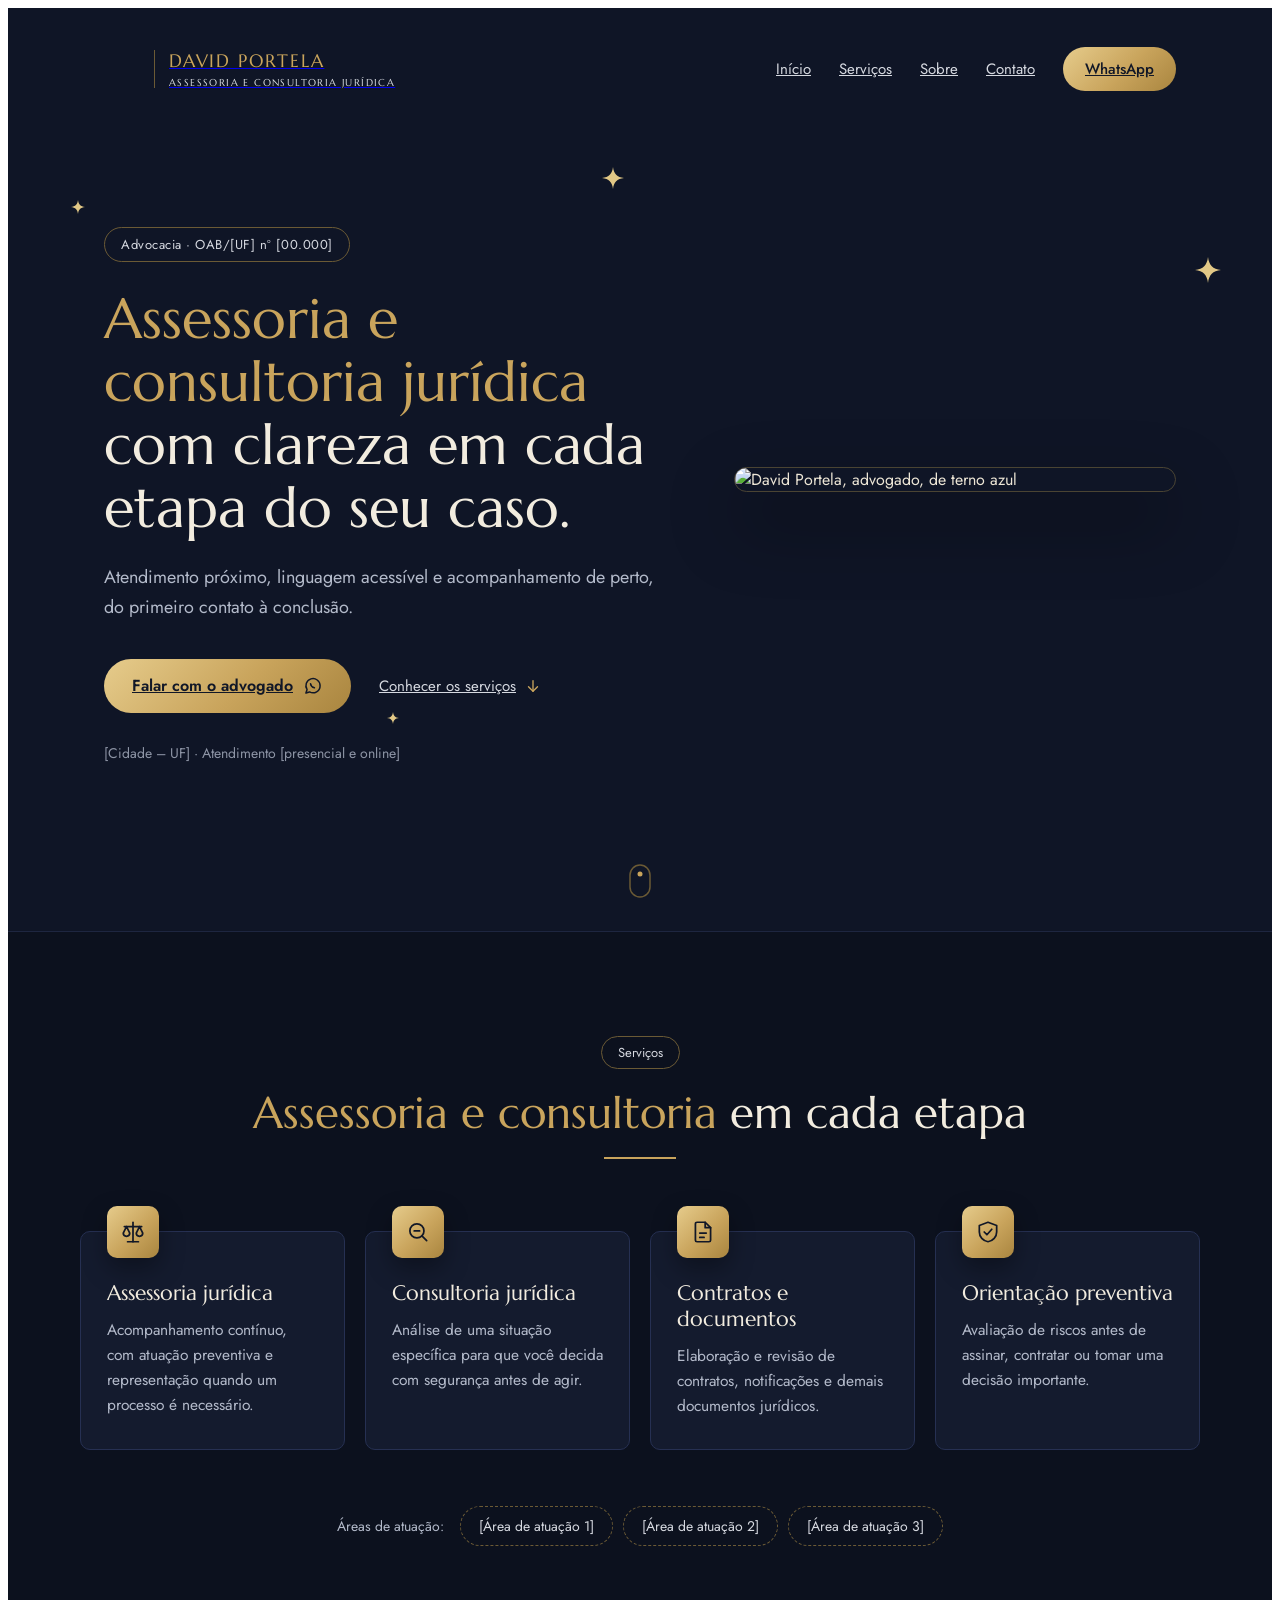
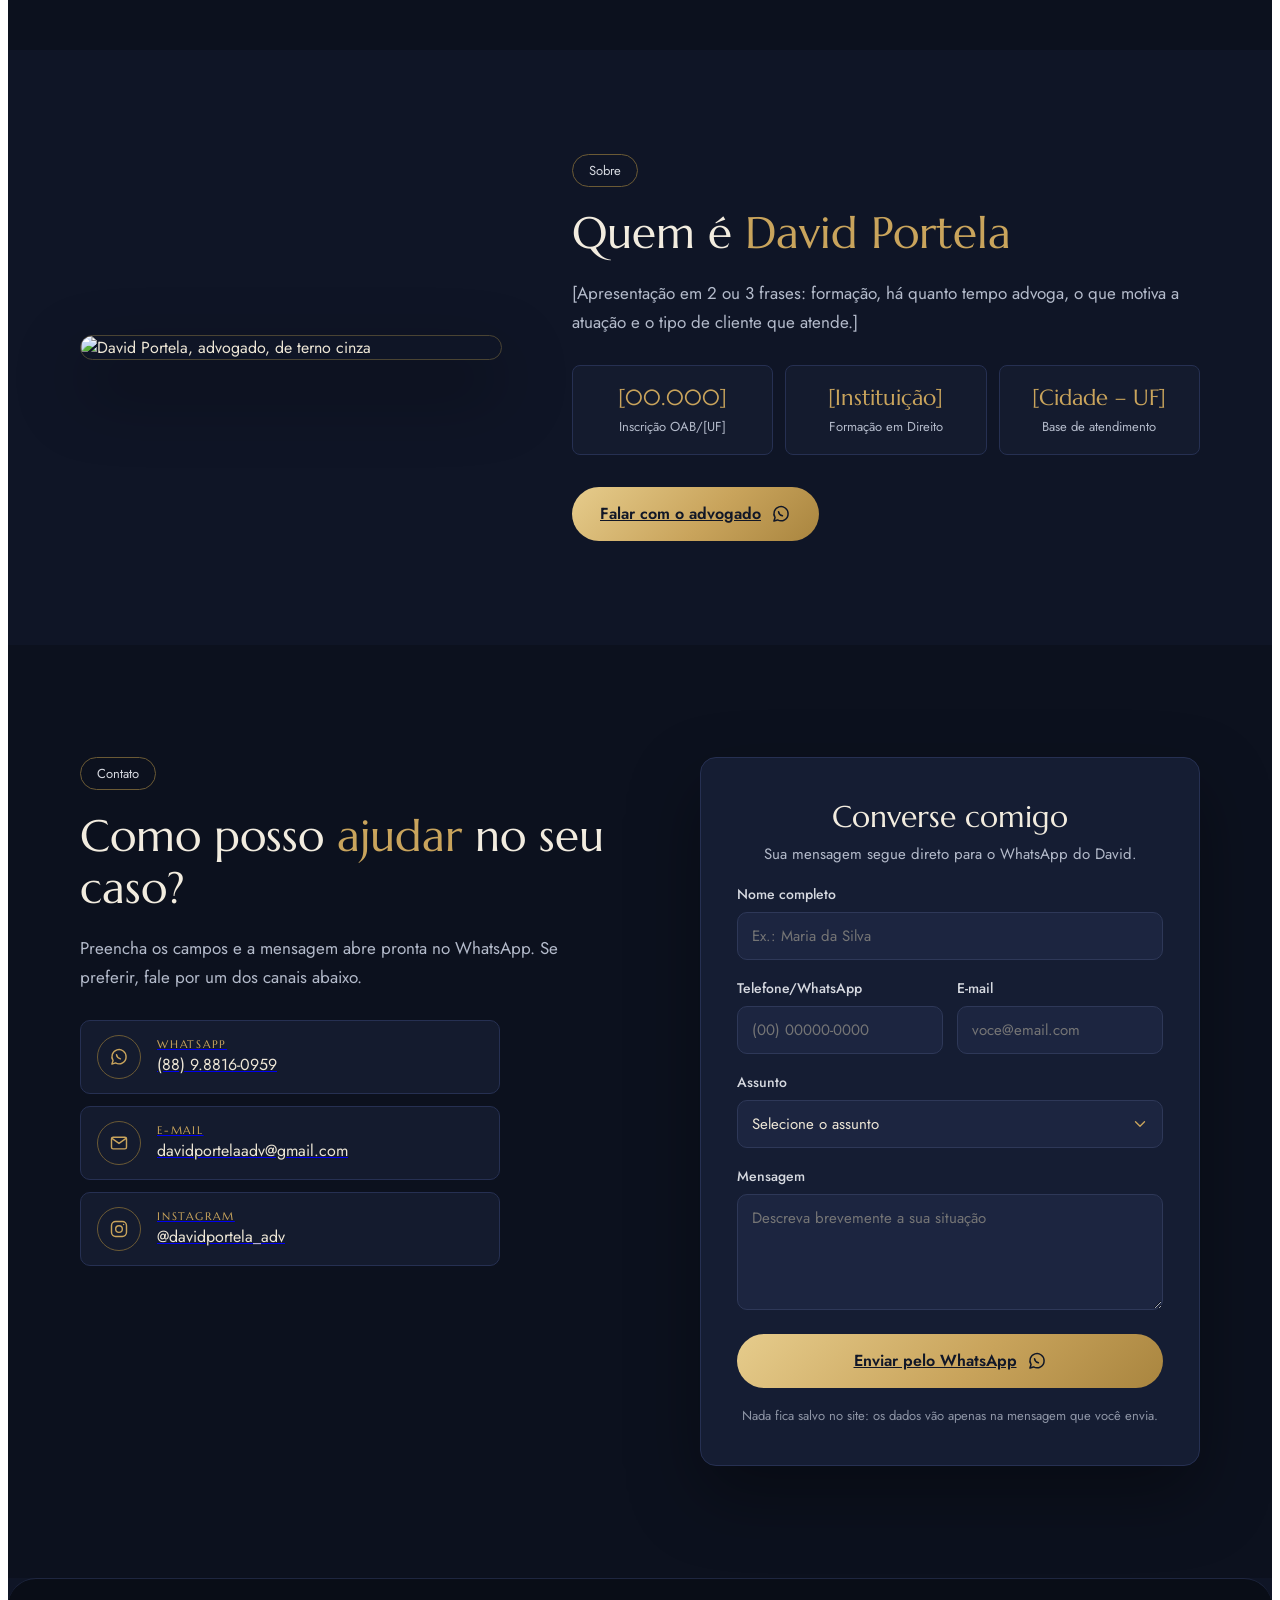
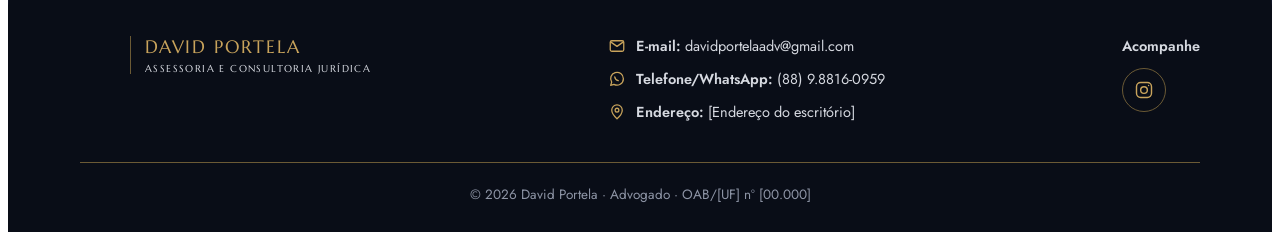
==== index.html @ e1926b7b "Add files via upload" ====
<!doctype html>
<html lang="pt-BR">
<head>
<meta charset="utf-8">
<meta name="viewport" content="width=device-width, initial-scale=1">
<title>David Portela — Assessoria e Consultoria Jurídica</title>
<meta name="description" content="David Portela, advogado. Assessoria e consultoria jurídica com atendimento próximo e linguagem acessível.">
<meta name="theme-color" content="#111727">
<meta property="og:title" content="David Portela — Assessoria e Consultoria Jurídica">
<meta property="og:description" content="David Portela, advogado. Assessoria e consultoria jurídica com atendimento próximo e linguagem acessível.">
<meta property="og:type" content="website">
<link rel="icon" type="image/png" href="assets/img/favicon.png">
<link rel="preconnect" href="https://fonts.googleapis.com">
<link rel="preconnect" href="https://fonts.gstatic.com" crossorigin>
<link href="https://fonts.googleapis.com/css2?family=Marcellus&amp;family=Jost:wght@400;500;600&amp;display=swap" rel="stylesheet">
<link rel="stylesheet" href="assets/css/landing.css">
</head>
<body>
<div id="app" class="boot" style="background: #0F1526; color: #EDE6D6; font-family: 'Jost', 'Helvetica Neue', Arial, sans-serif; min-height: 100vh; overflow-x: clip">
<div class="bar" aria-hidden="true"></div>

<div class="wipe intro" aria-hidden="true">
  <div class="wipe-g"></div>
  <div class="wipe-n"><img class="wipe-logo" src="assets/img/dp-monograma.png" alt=""><span class="wipe-line"></span></div>
</div>

<header class="hdr" style="position: sticky; top: 0; z-index: 40">
  <div style="max-width: 1120px; margin: 0 auto; padding: 14px 24px; min-height: 76px; box-sizing: border-box; display: flex; flex-wrap: wrap; align-items: center; justify-content: space-between; gap: 12px 32px">
    <a href="#inicio" data-go="inicio" aria-label="David Portela, início" style="display: flex; align-items: center; gap: 14px">
      <img src="assets/img/dp-monograma.png" alt="" style="width: 36px; height: auto; display: block">
      <span aria-hidden="true" style="width: 1px; height: 38px; background: #6B5A35"></span>
      <span style="display: flex; flex-direction: column; gap: 4px">
        <span style="font-family: 'Marcellus', Optima, Georgia, serif; font-size: 18px; letter-spacing: 0.1em; color: #C9A45C">DAVID PORTELA</span>
        <span style="font-family: 'Marcellus', Optima, Georgia, serif; font-size: 10px; letter-spacing: 0.14em; color: #D6D9E0">ASSESSORIA E CONSULTORIA JURÍDICA</span>
      </span>
    </a>
    <nav aria-label="Seções" style="display: flex; flex-wrap: wrap; align-items: center; gap: 4px 28px; font-size: 15px">
      <a class="nv on" href="#inicio" data-go="inicio" style="color: #D6D9E0; padding: 12px 0">Início</a>
      <a class="nv" href="#servicos" data-go="servicos" style="color: #D6D9E0; padding: 12px 0">Serviços</a>
      <a class="nv" href="#sobre" data-go="sobre" style="color: #D6D9E0; padding: 12px 0">Sobre</a>
      <a class="nv" href="#contato" data-go="contato" style="color: #D6D9E0; padding: 12px 0">Contato</a>
      <a class="pill" href="https://wa.me/5588988160959?text=Ol%C3%A1%2C%20David!%20Vim%20pelo%20site%20e%20gostaria%20de%20agendar%20um%20atendimento." target="_blank" rel="noopener" style="min-height: 44px; box-sizing: border-box; display: inline-flex; align-items: center; padding: 0 22px; border-radius: 999px; background: linear-gradient(135deg, #E6CC8C 0%, #C9A45C 55%, #A9853F 100%); color: #111727; font-weight: 500">WhatsApp</a>
    </nav>
  </div>
</header>

<section id="inicio" style="position: relative; overflow: clip; box-sizing: border-box; min-height: calc(100vh - 76px); min-height: calc(100svh - 76px); display: flex; flex-direction: column; justify-content: center; padding: 24px 0 104px">
  <div aria-hidden="true" style="position: absolute; inset: 0; pointer-events: none">
    <div class="ra" style="position: absolute; left: 5%; top: 90px"><svg class="spark" width="14" height="14" viewBox="0 0 24 24"><path d="M12 0C12.9 7.6 16.4 11.1 24 12C16.4 12.9 12.9 16.4 12 24C11.1 16.4 7.6 12.9 0 12C7.6 11.1 11.1 7.6 12 0Z" fill="#E2C886"></path></svg></div>
    <div class="rb" style="position: absolute; left: 47%; top: 60px"><svg class="spark sp2" width="22" height="22" viewBox="0 0 24 24"><path d="M12 0C12.9 7.6 16.4 11.1 24 12C16.4 12.9 12.9 16.4 12 24C11.1 16.4 7.6 12.9 0 12C7.6 11.1 11.1 7.6 12 0Z" fill="#E2C886"></path></svg></div>
    <div class="ra" style="position: absolute; right: 4%; top: 150px"><svg class="spark sp3" width="26" height="26" viewBox="0 0 24 24"><path d="M12 0C12.9 7.6 16.4 11.1 24 12C16.4 12.9 12.9 16.4 12 24C11.1 16.4 7.6 12.9 0 12C7.6 11.1 11.1 7.6 12 0Z" fill="#E2C886"></path></svg></div>
    <div class="ra" style="position: absolute; left: 30%; top: 600px"><svg class="spark sp2" width="12" height="12" viewBox="0 0 24 24"><path d="M12 0C12.9 7.6 16.4 11.1 24 12C16.4 12.9 12.9 16.4 12 24C11.1 16.4 7.6 12.9 0 12C7.6 11.1 11.1 7.6 12 0Z" fill="#E2C886"></path></svg></div>
  </div>

  <div style="position: relative; width: 100%; box-sizing: border-box; max-width: 1120px; margin: 0 auto; padding: 0 24px; display: flex; flex-wrap: wrap; align-items: center; gap: 40px 64px">
    <div class="hout" style="flex: 1 1 500px; min-width: 0; padding: 56px 0 24px">
      <p class="ld" style="margin: 0; display: inline-flex; padding: 7px 16px; border: 1px solid #6B5A35; border-radius: 999px; font-size: 13px; letter-spacing: 0.04em; color: #D6D9E0">Advocacia · OAB/[UF] nº [00.000]</p>
      <h1 class="ld ld2" style="margin: 26px 0 0; font-family: 'Marcellus', Optima, Georgia, serif; font-weight: 400; font-size: clamp(36px, 4.4vw, 56px); line-height: 1.12; color: #F2ECDF"><span style="color: #C9A45C">Assessoria e consultoria jurídica</span> com clareza em cada etapa do seu caso.</h1>
      <p class="ld ld3" style="margin: 24px 0 0; max-width: 32em; font-size: 18px; line-height: 1.65; color: #B3BACA">Atendimento próximo, linguagem acessível e acompanhamento de perto, do primeiro contato à conclusão.</p>
      <div class="ld ld4" style="margin-top: 36px; display: flex; flex-wrap: wrap; align-items: center; gap: 14px 28px">
        <a class="pill" href="https://wa.me/5588988160959?text=Ol%C3%A1%2C%20David!%20Vim%20pelo%20site%20e%20gostaria%20de%20agendar%20um%20atendimento." target="_blank" rel="noopener" style="min-height: 54px; box-sizing: border-box; display: inline-flex; align-items: center; gap: 10px; padding: 0 28px; border-radius: 999px; background: linear-gradient(135deg, #E6CC8C 0%, #C9A45C 55%, #A9853F 100%); color: #111727; font-size: 16px; font-weight: 600">
          Falar com o advogado
          <svg aria-hidden="true" width="20" height="20" viewBox="0 0 24 24" fill="none" stroke="currentColor" stroke-width="1.8" stroke-linecap="round" stroke-linejoin="round"><path d="M20.5 11.6a8.5 8.5 0 0 1-12.6 7.5L3.5 20.5l1.4-4.2a8.5 8.5 0 1 1 15.6-4.7z"></path><path d="M9 9.2c.3 2.4 2.2 4.4 4.7 5"></path></svg>
        </a>
        <a class="lnk" href="#servicos" data-go="servicos" style="display: inline-flex; align-items: center; gap: 8px; padding: 14px 0; color: #D6D9E0; font-size: 15px">
          Conhecer os serviços
          <svg aria-hidden="true" width="18" height="18" viewBox="0 0 24 24" fill="none" stroke="#C9A45C" stroke-width="1.8" stroke-linecap="round" stroke-linejoin="round"><path d="M12 5v14"></path><path d="m6 13 6 6 6-6"></path></svg>
        </a>
      </div>
      <p class="ld ld5" style="margin: 30px 0 0; font-size: 14px; color: #8E95A6">[Cidade – UF] · Atendimento [presencial e online]</p>
    </div>

    <div style="flex: 1 1 380px; min-width: 0; display: flex; justify-content: center">
      <div class="hph" style="width: min(100%, 440px)">
        <img class="ldp" src="assets/img/david-terno-azul.webp" alt="David Portela, advogado, de terno azul" style="width: 100%; height: auto; display: block; border-radius: 18px; border: 1px solid #4A4433; box-shadow: 0 30px 70px rgba(0,0,0,0.45)">
      </div>
    </div>
  </div>
  <a class="cue" href="#servicos" data-go="servicos" aria-label="Ir para os serviços" style="position: absolute; left: 50%; bottom: 28px; margin-left: -22px; width: 44px; height: 44px; display: flex; align-items: center; justify-content: center">
    <svg aria-hidden="true" width="22" height="34" viewBox="0 0 22 34" fill="none"><rect x="1" y="1" width="20" height="32" rx="10" stroke="#6B5A35" stroke-width="1.5"></rect><circle class="cue-dot" cx="11" cy="10" r="2.5" fill="#C9A45C"></circle></svg>
  </a>
</section>

<section id="servicos" style="position: relative; padding: 104px 0; background: #0C111E; border-top: 1px solid #1E2640; scroll-margin-top: 76px">
  <div style="max-width: 1120px; margin: 0 auto; padding: 0 24px">
    <div class="blk" data-rv="srvHead" style="display: flex; flex-direction: column; align-items: center; text-align: center; gap: 18px">
      <span class="rv" style="padding: 6px 16px; border: 1px solid #6B5A35; border-radius: 999px; font-size: 13px; color: #D6D9E0">Serviços</span>
      <h2 class="rv d1" style="margin: 0; font-family: 'Marcellus', Optima, Georgia, serif; font-weight: 400; font-size: clamp(30px, 3.4vw, 44px); line-height: 1.2; color: #F2ECDF"><span style="color: #C9A45C">Assessoria e consultoria</span> em cada etapa</h2>
      <span class="rv-line d2" aria-hidden="true" style="display: block; width: 72px; height: 2px; background: #C9A45C; transform-origin: 50% 50%"></span>
    </div>

    <div class="blk" data-rv="srvCards" style="margin-top: 72px; display: flex; flex-wrap: wrap; gap: 48px 20px">
      <div class="rv d1" style="flex: 1 1 230px; min-width: 0; display: flex">
        <article class="card" style="flex: 1 1 auto; position: relative; box-sizing: border-box; padding: 48px 26px 30px; border: 1px solid #263052; border-radius: 10px; background: #141B2E; display: flex; flex-direction: column; gap: 12px">
          <div class="rv-pop d3" aria-hidden="true" style="position: absolute; top: -26px; left: 26px; width: 52px; height: 52px; border-radius: 10px; background: linear-gradient(135deg, #E6CC8C 0%, #C9A45C 55%, #A9853F 100%); display: flex; align-items: center; justify-content: center; box-shadow: 0 10px 24px rgba(0,0,0,0.35)">
            <svg width="26" height="26" viewBox="0 0 24 24" fill="none" stroke="#111727" stroke-width="1.6" stroke-linecap="round" stroke-linejoin="round"><path d="M12 3v18"></path><path d="M7 21h10"></path><path d="M4 7h16"></path><path d="m6 7-3 6a3 3 0 0 0 6 0L6 7"></path><path d="m18 7-3 6a3 3 0 0 0 6 0l-3-6"></path></svg>
          </div>
          <h3 style="margin: 0; font-family: 'Marcellus', Optima, Georgia, serif; font-weight: 400; font-size: 21px; color: #F2ECDF">Assessoria jurídica</h3>
          <p style="margin: 0; font-size: 15.5px; line-height: 1.6; color: #B3BACA">Acompanhamento contínuo, com atuação preventiva e representação quando um processo é necessário.</p>
        </article>
      </div>
      <div class="rv d2" style="flex: 1 1 230px; min-width: 0; display: flex">
        <article class="card" style="flex: 1 1 auto; position: relative; box-sizing: border-box; padding: 48px 26px 30px; border: 1px solid #263052; border-radius: 10px; background: #141B2E; display: flex; flex-direction: column; gap: 12px">
          <div class="rv-pop d4" aria-hidden="true" style="position: absolute; top: -26px; left: 26px; width: 52px; height: 52px; border-radius: 10px; background: linear-gradient(135deg, #E6CC8C 0%, #C9A45C 55%, #A9853F 100%); display: flex; align-items: center; justify-content: center; box-shadow: 0 10px 24px rgba(0,0,0,0.35)">
            <svg width="26" height="26" viewBox="0 0 24 24" fill="none" stroke="#111727" stroke-width="1.6" stroke-linecap="round" stroke-linejoin="round"><circle cx="11" cy="11" r="6.5"></circle><path d="m20 20-4.4-4.4"></path><path d="M8.5 11h5"></path></svg>
          </div>
          <h3 style="margin: 0; font-family: 'Marcellus', Optima, Georgia, serif; font-weight: 400; font-size: 21px; color: #F2ECDF">Consultoria jurídica</h3>
          <p style="margin: 0; font-size: 15.5px; line-height: 1.6; color: #B3BACA">Análise de uma situação específica para que você decida com segurança antes de agir.</p>
        </article>
      </div>
      <div class="rv d3" style="flex: 1 1 230px; min-width: 0; display: flex">
        <article class="card" style="flex: 1 1 auto; position: relative; box-sizing: border-box; padding: 48px 26px 30px; border: 1px solid #263052; border-radius: 10px; background: #141B2E; display: flex; flex-direction: column; gap: 12px">
          <div class="rv-pop d5" aria-hidden="true" style="position: absolute; top: -26px; left: 26px; width: 52px; height: 52px; border-radius: 10px; background: linear-gradient(135deg, #E6CC8C 0%, #C9A45C 55%, #A9853F 100%); display: flex; align-items: center; justify-content: center; box-shadow: 0 10px 24px rgba(0,0,0,0.35)">
            <svg width="26" height="26" viewBox="0 0 24 24" fill="none" stroke="#111727" stroke-width="1.6" stroke-linecap="round" stroke-linejoin="round"><path d="M14 3H6.5A1.5 1.5 0 0 0 5 4.5v15A1.5 1.5 0 0 0 6.5 21h11a1.5 1.5 0 0 0 1.5-1.5V8z"></path><path d="M14 3v5h5"></path><path d="M9 13h6"></path><path d="M9 17h4"></path></svg>
          </div>
          <h3 style="margin: 0; font-family: 'Marcellus', Optima, Georgia, serif; font-weight: 400; font-size: 21px; color: #F2ECDF">Contratos e documentos</h3>
          <p style="margin: 0; font-size: 15.5px; line-height: 1.6; color: #B3BACA">Elaboração e revisão de contratos, notificações e demais documentos jurídicos.</p>
        </article>
      </div>
      <div class="rv d4" style="flex: 1 1 230px; min-width: 0; display: flex">
        <article class="card" style="flex: 1 1 auto; position: relative; box-sizing: border-box; padding: 48px 26px 30px; border: 1px solid #263052; border-radius: 10px; background: #141B2E; display: flex; flex-direction: column; gap: 12px">
          <div class="rv-pop d6" aria-hidden="true" style="position: absolute; top: -26px; left: 26px; width: 52px; height: 52px; border-radius: 10px; background: linear-gradient(135deg, #E6CC8C 0%, #C9A45C 55%, #A9853F 100%); display: flex; align-items: center; justify-content: center; box-shadow: 0 10px 24px rgba(0,0,0,0.35)">
            <svg width="26" height="26" viewBox="0 0 24 24" fill="none" stroke="#111727" stroke-width="1.6" stroke-linecap="round" stroke-linejoin="round"><path d="M12 3l8 3v6c0 4.5-3.4 8.3-8 9-4.6-.7-8-4.5-8-9V6l8-3z"></path><path d="m8.5 12 2.5 2.5 4.5-5"></path></svg>
          </div>
          <h3 style="margin: 0; font-family: 'Marcellus', Optima, Georgia, serif; font-weight: 400; font-size: 21px; color: #F2ECDF">Orientação preventiva</h3>
          <p style="margin: 0; font-size: 15.5px; line-height: 1.6; color: #B3BACA">Avaliação de riscos antes de assinar, contratar ou tomar uma decisão importante.</p>
        </article>
      </div>
    </div>

    <div class="blk" data-rv="srvAreas" style="margin-top: 56px; display: flex; flex-wrap: wrap; justify-content: center; align-items: center; gap: 10px">
      <span class="rv" style="margin-right: 6px; font-size: 14px; color: #B3BACA">Áreas de atuação:</span>
      <span class="rv d1" style="padding: 9px 18px; border: 1px dashed #6B5A35; border-radius: 999px; font-size: 14px; color: #D6D9E0">[Área de atuação 1]</span>
      <span class="rv d2" style="padding: 9px 18px; border: 1px dashed #6B5A35; border-radius: 999px; font-size: 14px; color: #D6D9E0">[Área de atuação 2]</span>
      <span class="rv d3" style="padding: 9px 18px; border: 1px dashed #6B5A35; border-radius: 999px; font-size: 14px; color: #D6D9E0">[Área de atuação 3]</span>
    </div>
  </div>
</section>

<section id="sobre" style="position: relative; padding: 104px 0; background: #0F1526; scroll-margin-top: 76px">
  <div style="max-width: 1120px; margin: 0 auto; padding: 0 24px; display: flex; flex-wrap: wrap; align-items: center; gap: 56px 72px">

    <div class="blk" data-rv="aboutImg" style="flex: 1 1 360px; min-width: 0; max-width: 420px">
      <div class="rv-l">
        <div class="pxa">
          <img src="assets/img/david-terno-cinza.webp" alt="David Portela, advogado, de terno cinza" style="width: 100%; height: auto; display: block; border-radius: 18px; border: 1px solid #4A4433; box-shadow: 0 30px 70px rgba(0,0,0,0.45)">
        </div>
      </div>
    </div>

    <div class="blk" data-rv="aboutText" style="flex: 1 1 420px; min-width: 0; display: flex; flex-direction: column; gap: 20px">
      <span class="rv-r" style="align-self: flex-start; padding: 6px 16px; border: 1px solid #6B5A35; border-radius: 999px; font-size: 13px; color: #D6D9E0">Sobre</span>
      <h2 class="rv-r d1" style="margin: 0; font-family: 'Marcellus', Optima, Georgia, serif; font-weight: 400; font-size: clamp(30px, 3.4vw, 44px); line-height: 1.2; color: #F2ECDF">Quem é <span style="color: #C9A45C">David Portela</span></h2>
      <p class="rv-r d2" style="margin: 0; font-size: 17px; line-height: 1.7; color: #B3BACA">[Apresentação em 2 ou 3 frases: formação, há quanto tempo advoga, o que motiva a atuação e o tipo de cliente que atende.]</p>
      <div style="margin-top: 8px; display: flex; flex-wrap: wrap; gap: 12px">
        <div class="rv d3" style="flex: 1 1 140px; min-width: 0; box-sizing: border-box; padding: 18px 16px; border: 1px solid #263052; border-radius: 8px; background: #141B2E; text-align: center">
          <div style="font-family: 'Marcellus', Optima, Georgia, serif; font-size: 22px; color: #C9A45C">[00.000]</div>
          <div style="margin-top: 6px; font-size: 13px; color: #B3BACA">Inscrição OAB/[UF]</div>
        </div>
        <div class="rv d4" style="flex: 1 1 140px; min-width: 0; box-sizing: border-box; padding: 18px 16px; border: 1px solid #263052; border-radius: 8px; background: #141B2E; text-align: center">
          <div style="font-family: 'Marcellus', Optima, Georgia, serif; font-size: 22px; color: #C9A45C">[Instituição]</div>
          <div style="margin-top: 6px; font-size: 13px; color: #B3BACA">Formação em Direito</div>
        </div>
        <div class="rv d5" style="flex: 1 1 140px; min-width: 0; box-sizing: border-box; padding: 18px 16px; border: 1px solid #263052; border-radius: 8px; background: #141B2E; text-align: center">
          <div style="font-family: 'Marcellus', Optima, Georgia, serif; font-size: 22px; color: #C9A45C">[Cidade – UF]</div>
          <div style="margin-top: 6px; font-size: 13px; color: #B3BACA">Base de atendimento</div>
        </div>
      </div>
      <div class="rv d6" style="margin-top: 12px">
        <a class="pill" href="https://wa.me/5588988160959?text=Ol%C3%A1%2C%20David!%20Vim%20pelo%20site%20e%20gostaria%20de%20agendar%20um%20atendimento." target="_blank" rel="noopener" style="min-height: 54px; box-sizing: border-box; display: inline-flex; align-items: center; gap: 10px; padding: 0 28px; border-radius: 999px; background: linear-gradient(135deg, #E6CC8C 0%, #C9A45C 55%, #A9853F 100%); color: #111727; font-size: 16px; font-weight: 600">
          Falar com o advogado
          <svg aria-hidden="true" width="20" height="20" viewBox="0 0 24 24" fill="none" stroke="currentColor" stroke-width="1.8" stroke-linecap="round" stroke-linejoin="round"><path d="M20.5 11.6a8.5 8.5 0 0 1-12.6 7.5L3.5 20.5l1.4-4.2a8.5 8.5 0 1 1 15.6-4.7z"></path><path d="M9 9.2c.3 2.4 2.2 4.4 4.7 5"></path></svg>
        </a>
      </div>
    </div>
  </div>
</section>

<section id="contato" style="position: relative; padding: 112px 0; background: #0C111E; scroll-margin-top: 76px">
  <div style="max-width: 1120px; margin: 0 auto; padding: 0 24px; display: flex; flex-wrap: wrap; align-items: flex-start; gap: 56px 72px">

    <div class="blk" data-rv="ctText" style="flex: 1 1 420px; min-width: 0; position: relative; display: flex; flex-direction: column; gap: 20px">
      <span class="rv" style="align-self: flex-start; padding: 6px 16px; border: 1px solid #6B5A35; border-radius: 999px; font-size: 13px; color: #D6D9E0">Contato</span>
      <h2 class="rv d1" style="margin: 0; font-family: 'Marcellus', Optima, Georgia, serif; font-weight: 400; font-size: clamp(30px, 3.4vw, 44px); line-height: 1.2; color: #F2ECDF">Como posso <span style="color: #C9A45C">ajudar</span> no seu caso?</h2>
      <p class="rv d2" style="margin: 0; max-width: 30em; font-size: 17px; line-height: 1.7; color: #B3BACA">Preencha os campos e a mensagem abre pronta no WhatsApp. Se preferir, fale por um dos canais abaixo.</p>
      <div style="margin-top: 8px; display: flex; flex-direction: column; gap: 12px; max-width: 420px">
        <a class="ct rv d3" href="https://wa.me/5588988160959?text=Ol%C3%A1%2C%20David!%20Vim%20pelo%20site%20e%20gostaria%20de%20agendar%20um%20atendimento." target="_blank" rel="noopener" style="display: flex; align-items: center; gap: 16px; padding: 14px 16px; border: 1px solid #263052; border-radius: 10px; background: #141B2E">
          <span aria-hidden="true" style="flex: 0 0 auto; width: 44px; height: 44px; box-sizing: border-box; border: 1px solid #6B5A35; border-radius: 50%; display: flex; align-items: center; justify-content: center"><svg width="20" height="20" viewBox="0 0 24 24" fill="none" stroke="#C9A45C" stroke-width="1.7" stroke-linecap="round" stroke-linejoin="round"><path d="M20.5 11.6a8.5 8.5 0 0 1-12.6 7.5L3.5 20.5l1.4-4.2a8.5 8.5 0 1 1 15.6-4.7z"></path><path d="M9 9.2c.3 2.4 2.2 4.4 4.7 5"></path></svg></span>
          <span style="display: flex; flex-direction: column; gap: 2px"><span style="font-family: 'Marcellus', Optima, Georgia, serif; font-size: 11px; letter-spacing: 0.16em; color: #C9A45C">WHATSAPP</span><span style="font-size: 16px; color: #EDE6D6">(88) 9.8816-0959</span></span>
        </a>
        <a class="ct rv d4" href="mailto:davidportelaadv@gmail.com" style="display: flex; align-items: center; gap: 16px; padding: 14px 16px; border: 1px solid #263052; border-radius: 10px; background: #141B2E">
          <span aria-hidden="true" style="flex: 0 0 auto; width: 44px; height: 44px; box-sizing: border-box; border: 1px solid #6B5A35; border-radius: 50%; display: flex; align-items: center; justify-content: center"><svg width="20" height="20" viewBox="0 0 24 24" fill="none" stroke="#C9A45C" stroke-width="1.7" stroke-linecap="round" stroke-linejoin="round"><rect x="3" y="5" width="18" height="14" rx="2"></rect><path d="m3.5 6.5 8.5 6 8.5-6"></path></svg></span>
          <span style="display: flex; flex-direction: column; gap: 2px; min-width: 0"><span style="font-family: 'Marcellus', Optima, Georgia, serif; font-size: 11px; letter-spacing: 0.16em; color: #C9A45C">E-MAIL</span><span style="font-size: 16px; color: #EDE6D6; overflow-wrap: anywhere">davidportelaadv@gmail.com</span></span>
        </a>
        <a class="ct rv d5" href="https://www.instagram.com/davidportela_adv/" target="_blank" rel="noopener" style="display: flex; align-items: center; gap: 16px; padding: 14px 16px; border: 1px solid #263052; border-radius: 10px; background: #141B2E">
          <span aria-hidden="true" style="flex: 0 0 auto; width: 44px; height: 44px; box-sizing: border-box; border: 1px solid #6B5A35; border-radius: 50%; display: flex; align-items: center; justify-content: center"><svg width="20" height="20" viewBox="0 0 24 24" fill="none" stroke="#C9A45C" stroke-width="1.7" stroke-linecap="round" stroke-linejoin="round"><rect x="3" y="3" width="18" height="18" rx="5"></rect><circle cx="12" cy="12" r="4"></circle><path d="M17.5 6.5h.01"></path></svg></span>
          <span style="display: flex; flex-direction: column; gap: 2px"><span style="font-family: 'Marcellus', Optima, Georgia, serif; font-size: 11px; letter-spacing: 0.16em; color: #C9A45C">INSTAGRAM</span><span style="font-size: 16px; color: #EDE6D6">@davidportela_adv</span></span>
        </a>
      </div>
    </div>

    <div class="blk" data-rv="ctForm" style="flex: 1 1 420px; min-width: 0; max-width: 500px">
      <div class="rv-z d1" style="box-sizing: border-box; padding: 40px clamp(20px, 4vw, 36px); border: 1px solid #263052; border-radius: 16px; background: #151D33; box-shadow: 0 30px 70px rgba(0,0,0,0.35); display: flex; flex-direction: column; gap: 18px">
        <div style="text-align: center; display: flex; flex-direction: column; gap: 8px">
          <h3 style="margin: 0; font-family: 'Marcellus', Optima, Georgia, serif; font-weight: 400; font-size: 30px; color: #F2ECDF">Converse comigo</h3>
          <p style="margin: 0; font-size: 15px; line-height: 1.55; color: #B3BACA">Sua mensagem segue direto para o WhatsApp do David.</p>
        </div>
        <div style="display: flex; flex-direction: column; gap: 8px">
          <label for="f-nome" style="font-size: 14px; font-weight: 500; color: #D6D9E0">Nome completo</label>
          <input id="f-nome" class="fld" type="text" autocomplete="name" placeholder="Ex.: Maria da Silva" style="height: 48px; box-sizing: border-box; padding: 0 14px; border: 1px solid #2E3858; border-radius: 10px; background: #1C2540; color: #EDE6D6; font: inherit; font-size: 15px">
        </div>
        <div style="display: flex; flex-wrap: wrap; gap: 14px">
          <div style="flex: 1 1 180px; min-width: 0; display: flex; flex-direction: column; gap: 8px">
            <label for="f-tel" style="font-size: 14px; font-weight: 500; color: #D6D9E0">Telefone/WhatsApp</label>
            <input id="f-tel" class="fld" type="tel" autocomplete="tel" placeholder="(00) 00000-0000" style="height: 48px; box-sizing: border-box; padding: 0 14px; border: 1px solid #2E3858; border-radius: 10px; background: #1C2540; color: #EDE6D6; font: inherit; font-size: 15px">
          </div>
          <div style="flex: 1 1 180px; min-width: 0; display: flex; flex-direction: column; gap: 8px">
            <label for="f-email" style="font-size: 14px; font-weight: 500; color: #D6D9E0">E-mail</label>
            <input id="f-email" class="fld" type="email" autocomplete="email" placeholder="voce@email.com" style="height: 48px; box-sizing: border-box; padding: 0 14px; border: 1px solid #2E3858; border-radius: 10px; background: #1C2540; color: #EDE6D6; font: inherit; font-size: 15px">
          </div>
        </div>
        <div style="display: flex; flex-direction: column; gap: 8px">
          <label for="f-assunto" style="font-size: 14px; font-weight: 500; color: #D6D9E0">Assunto</label>
          <div style="position: relative">
            <select id="f-assunto" class="fld" style="width: 100%; height: 48px; box-sizing: border-box; padding: 0 40px 0 14px; border: 1px solid #2E3858; border-radius: 10px; background: #1C2540; color: #EDE6D6; font: inherit; font-size: 15px; appearance: none; -webkit-appearance: none">
              <option value="">Selecione o assunto</option>
              <option value="Assessoria jurídica">Assessoria jurídica</option>
              <option value="Consultoria jurídica">Consultoria jurídica</option>
              <option value="Contratos e documentos">Contratos e documentos</option>
              <option value="Outro assunto">Outro assunto</option>
            </select>
            <svg aria-hidden="true" width="18" height="18" viewBox="0 0 24 24" fill="none" stroke="#C9A45C" stroke-width="1.8" stroke-linecap="round" stroke-linejoin="round" style="position: absolute; right: 14px; top: 15px; pointer-events: none"><path d="m6 9 6 6 6-6"></path></svg>
          </div>
        </div>
        <div style="display: flex; flex-direction: column; gap: 8px">
          <label for="f-msg" style="font-size: 14px; font-weight: 500; color: #D6D9E0">Mensagem</label>
          <textarea id="f-msg" class="fld" rows="4" placeholder="Descreva brevemente a sua situação" style="min-height: 112px; box-sizing: border-box; padding: 12px 14px; border: 1px solid #2E3858; border-radius: 10px; background: #1C2540; color: #EDE6D6; font: inherit; font-size: 15px; line-height: 1.5; resize: vertical"></textarea>
        </div>
        <a class="pill" id="wa-form" href="https://wa.me/5588988160959" target="_blank" rel="noopener" style="margin-top: 6px; min-height: 54px; box-sizing: border-box; display: flex; align-items: center; justify-content: center; gap: 10px; padding: 0 24px; border-radius: 999px; background: linear-gradient(135deg, #E6CC8C 0%, #C9A45C 55%, #A9853F 100%); color: #111727; font-size: 16px; font-weight: 600">
          Enviar pelo WhatsApp
          <svg aria-hidden="true" width="20" height="20" viewBox="0 0 24 24" fill="none" stroke="currentColor" stroke-width="1.8" stroke-linecap="round" stroke-linejoin="round"><path d="M20.5 11.6a8.5 8.5 0 0 1-12.6 7.5L3.5 20.5l1.4-4.2a8.5 8.5 0 1 1 15.6-4.7z"></path><path d="M9 9.2c.3 2.4 2.2 4.4 4.7 5"></path></svg>
        </a>
        <p style="margin: 0; text-align: center; font-size: 13px; line-height: 1.5; color: #8E95A6">Nada fica salvo no site: os dados vão apenas na mensagem que você envia.</p>
      </div>
    </div>
  </div>
</section>

<footer class="blk" data-rv="foot" style="background: #090D17; border-top: 1px solid #1E2640; border-radius: 28px 28px 0 0">
  <div style="max-width: 1120px; margin: 0 auto; padding: 56px 24px 0; display: flex; flex-wrap: wrap; justify-content: space-between; align-items: flex-start; gap: 36px 48px">
    <div class="rv" style="display: flex; align-items: center; gap: 14px">
      <img src="assets/img/dp-monograma.png" alt="" style="width: 36px; height: auto; display: block">
      <span aria-hidden="true" style="width: 1px; height: 38px; background: #6B5A35"></span>
      <span style="display: flex; flex-direction: column; gap: 4px">
        <span style="font-family: 'Marcellus', Optima, Georgia, serif; font-size: 18px; letter-spacing: 0.1em; color: #C9A45C">DAVID PORTELA</span>
        <span style="font-family: 'Marcellus', Optima, Georgia, serif; font-size: 10px; letter-spacing: 0.14em; color: #D6D9E0">ASSESSORIA E CONSULTORIA JURÍDICA</span>
      </span>
    </div>
    <ul class="rv d1" style="margin: 0; padding: 0; list-style: none; display: flex; flex-direction: column; gap: 12px; font-size: 14.5px; color: #D6D9E0">
      <li style="display: flex; align-items: center; gap: 10px"><svg aria-hidden="true" width="18" height="18" viewBox="0 0 24 24" fill="none" stroke="#C9A45C" stroke-width="1.7" stroke-linecap="round" stroke-linejoin="round"><rect x="3" y="5" width="18" height="14" rx="2"></rect><path d="m3.5 6.5 8.5 6 8.5-6"></path></svg><span><strong style="font-weight: 600">E-mail:</strong> davidportelaadv@gmail.com</span></li>
      <li style="display: flex; align-items: center; gap: 10px"><svg aria-hidden="true" width="18" height="18" viewBox="0 0 24 24" fill="none" stroke="#C9A45C" stroke-width="1.7" stroke-linecap="round" stroke-linejoin="round"><path d="M20.5 11.6a8.5 8.5 0 0 1-12.6 7.5L3.5 20.5l1.4-4.2a8.5 8.5 0 1 1 15.6-4.7z"></path><path d="M9 9.2c.3 2.4 2.2 4.4 4.7 5"></path></svg><span><strong style="font-weight: 600">Telefone/WhatsApp:</strong> (88) 9.8816-0959</span></li>
      <li style="display: flex; align-items: center; gap: 10px"><svg aria-hidden="true" width="18" height="18" viewBox="0 0 24 24" fill="none" stroke="#C9A45C" stroke-width="1.7" stroke-linecap="round" stroke-linejoin="round"><path d="M12 21s-7-6.2-7-11.5a7 7 0 0 1 14 0C19 14.8 12 21 12 21z"></path><circle cx="12" cy="9.5" r="2.5"></circle></svg><span><strong style="font-weight: 600">Endereço:</strong> [Endereço do escritório]</span></li>
    </ul>
    <div class="rv d2" style="display: flex; flex-direction: column; gap: 12px">
      <span style="font-size: 14.5px; font-weight: 600; color: #D6D9E0">Acompanhe</span>
      <a href="https://www.instagram.com/davidportela_adv/" target="_blank" rel="noopener" aria-label="Instagram de David Portela" class="ct" style="width: 44px; height: 44px; box-sizing: border-box; border: 1px solid #6B5A35; border-radius: 50%; display: flex; align-items: center; justify-content: center">
        <svg aria-hidden="true" width="20" height="20" viewBox="0 0 24 24" fill="none" stroke="#C9A45C" stroke-width="1.7" stroke-linecap="round" stroke-linejoin="round"><rect x="3" y="3" width="18" height="18" rx="5"></rect><circle cx="12" cy="12" r="4"></circle><path d="M17.5 6.5h.01"></path></svg>
      </a>
    </div>
  </div>
  <div style="max-width: 1120px; margin: 40px auto 0; padding: 0 24px">
    <div class="rv-line d3" aria-hidden="true" style="height: 1px; background: #6B5A35; transform-origin: 0 50%"></div>
    <p style="margin: 0; padding: 22px 0 28px; text-align: center; font-size: 13.5px; color: #8E95A6">© 2026 David Portela · Advogado · OAB/[UF] nº [00.000]</p>
  </div>
</footer>

</div>
<script src="assets/js/landing.js" defer></script>
</body>
</html>
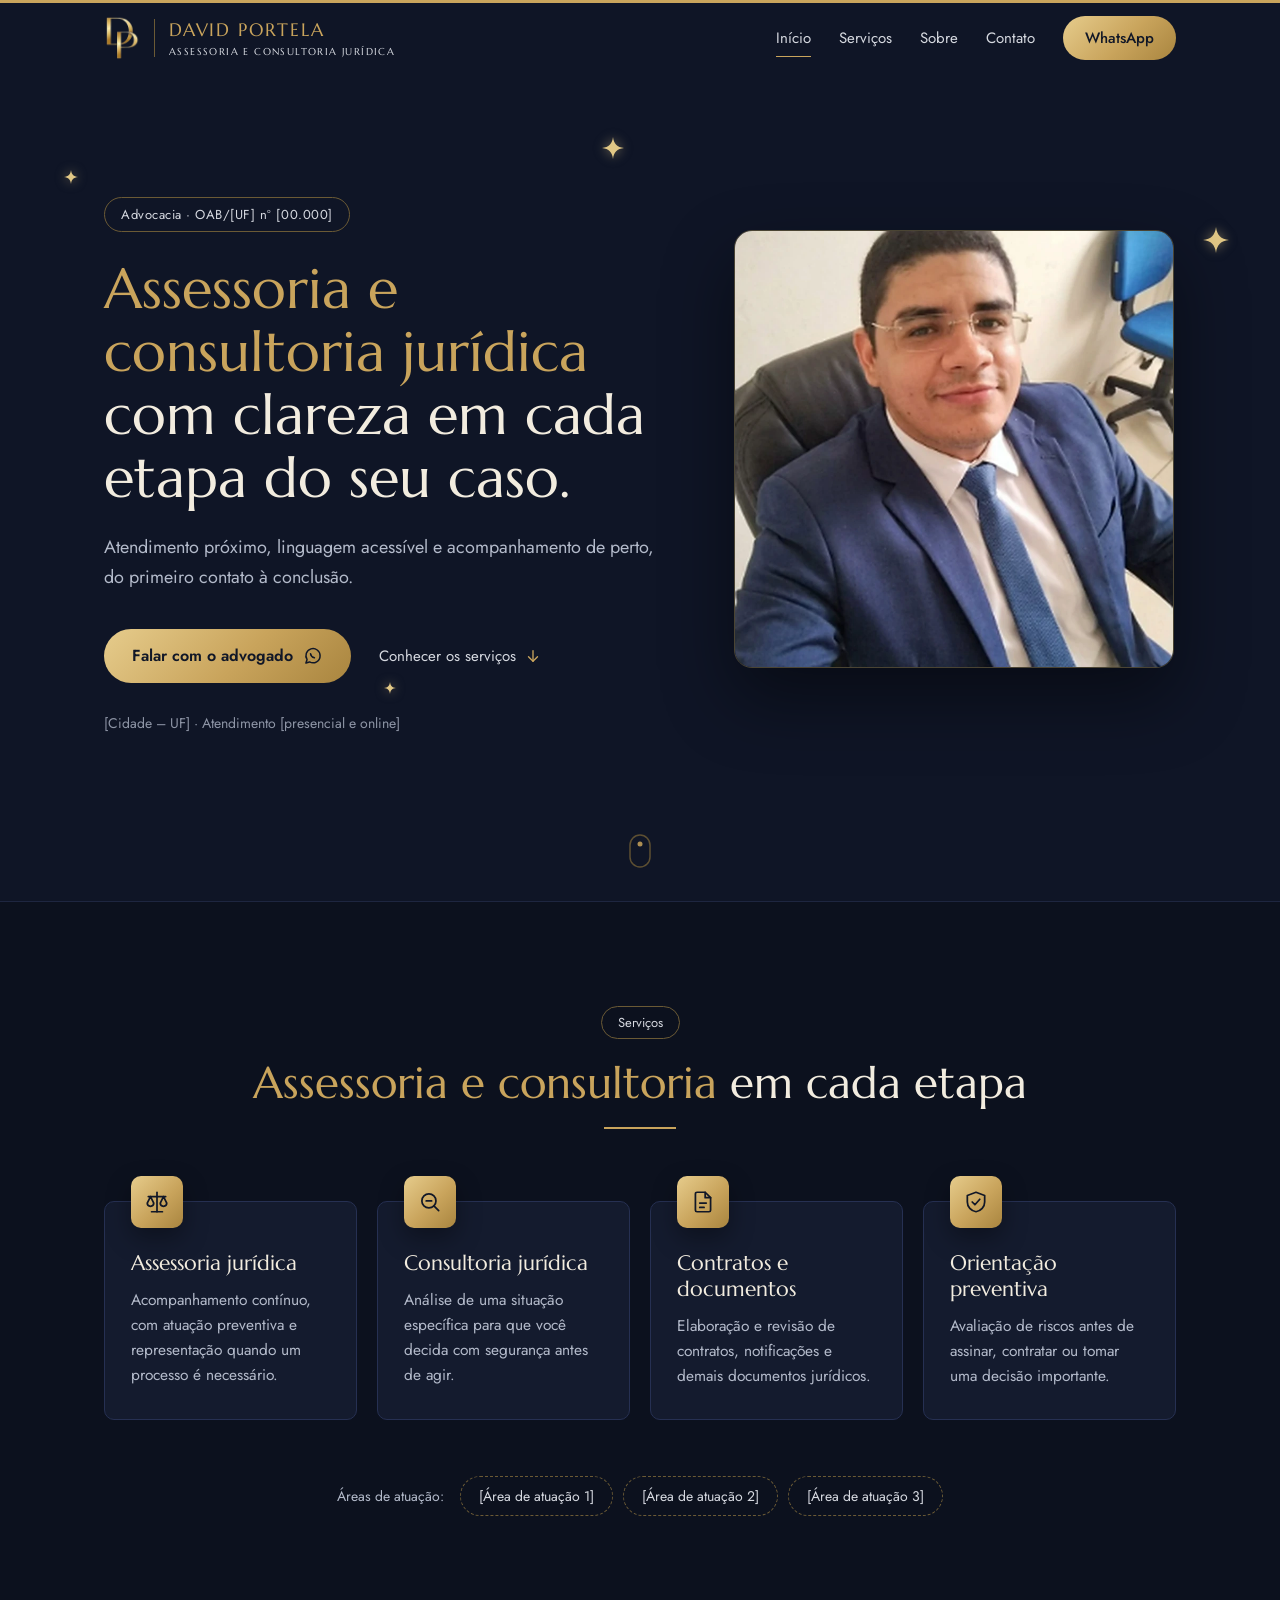
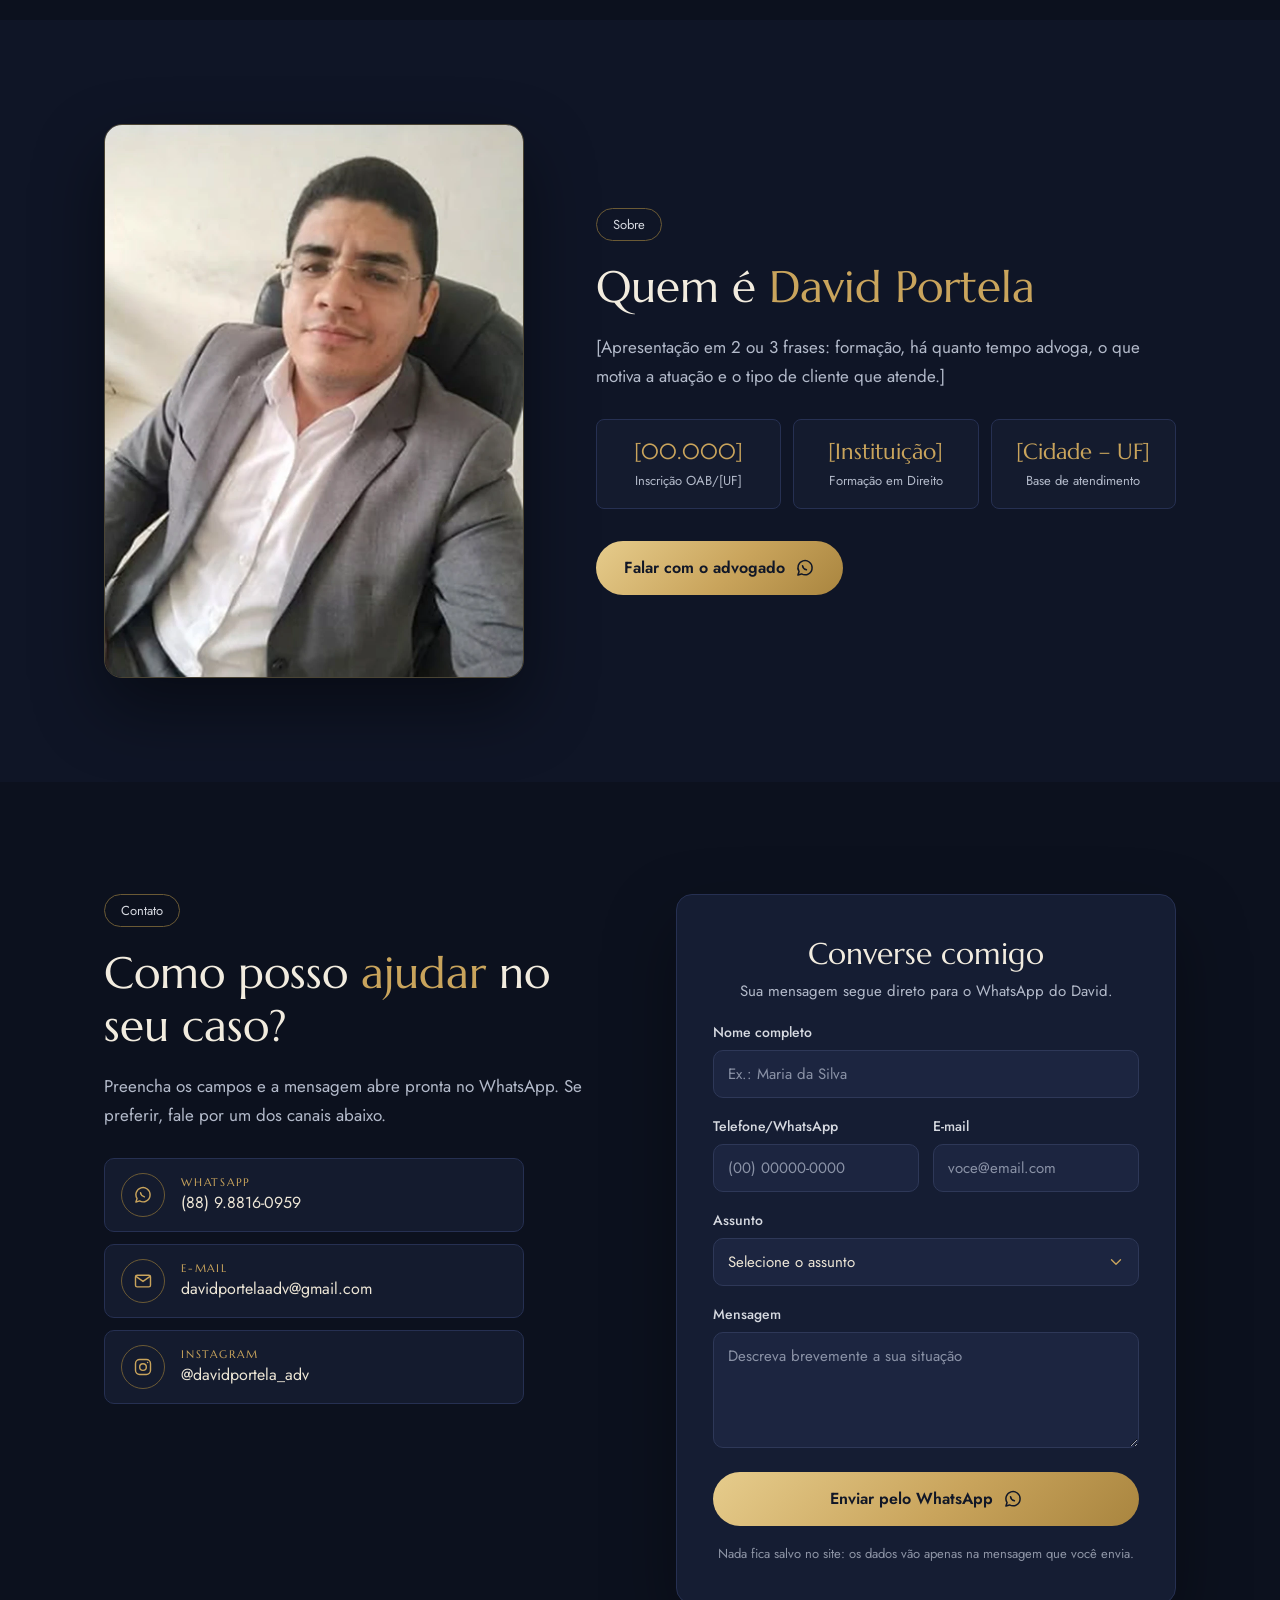
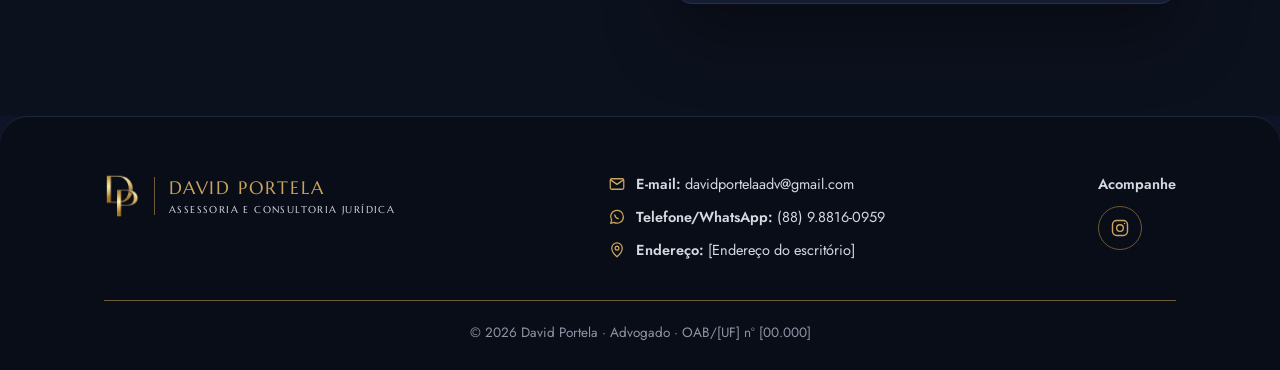
==== commit e104bb45: "Add files via upload" ====
--- a/index.html
+++ b/index.html
@@ -9,11 +9,11 @@
 <meta property="og:title" content="David Portela — Assessoria e Consultoria Jurídica">
 <meta property="og:description" content="David Portela, advogado. Assessoria e consultoria jurídica com atendimento próximo e linguagem acessível.">
 <meta property="og:type" content="website">
-<link rel="icon" type="image/png" href="assets/img/favicon.png">
+<link rel="icon" type="image/png" href="favicon.png">
 <link rel="preconnect" href="https://fonts.googleapis.com">
 <link rel="preconnect" href="https://fonts.gstatic.com" crossorigin>
 <link href="https://fonts.googleapis.com/css2?family=Marcellus&amp;family=Jost:wght@400;500;600&amp;display=swap" rel="stylesheet">
-<link rel="stylesheet" href="assets/css/landing.css">
+<link rel="stylesheet" href="landing.css">
 </head>
 <body>
 <div id="app" class="boot" style="background: #0F1526; color: #EDE6D6; font-family: 'Jost', 'Helvetica Neue', Arial, sans-serif; min-height: 100vh; overflow-x: clip">
@@ -21,13 +21,13 @@
 
 <div class="wipe intro" aria-hidden="true">
   <div class="wipe-g"></div>
-  <div class="wipe-n"><img class="wipe-logo" src="assets/img/dp-monograma.png" alt=""><span class="wipe-line"></span></div>
+  <div class="wipe-n"><img class="wipe-logo" src="dp-monograma.png" alt=""><span class="wipe-line"></span></div>
 </div>
 
 <header class="hdr" style="position: sticky; top: 0; z-index: 40">
   <div style="max-width: 1120px; margin: 0 auto; padding: 14px 24px; min-height: 76px; box-sizing: border-box; display: flex; flex-wrap: wrap; align-items: center; justify-content: space-between; gap: 12px 32px">
     <a href="#inicio" data-go="inicio" aria-label="David Portela, início" style="display: flex; align-items: center; gap: 14px">
-      <img src="assets/img/dp-monograma.png" alt="" style="width: 36px; height: auto; display: block">
+      <img src="dp-monograma.png" alt="" style="width: 36px; height: auto; display: block">
       <span aria-hidden="true" style="width: 1px; height: 38px; background: #6B5A35"></span>
       <span style="display: flex; flex-direction: column; gap: 4px">
         <span style="font-family: 'Marcellus', Optima, Georgia, serif; font-size: 18px; letter-spacing: 0.1em; color: #C9A45C">DAVID PORTELA</span>
@@ -72,7 +72,7 @@
 
     <div style="flex: 1 1 380px; min-width: 0; display: flex; justify-content: center">
       <div class="hph" style="width: min(100%, 440px)">
-        <img class="ldp" src="assets/img/david-terno-azul.webp" alt="David Portela, advogado, de terno azul" style="width: 100%; height: auto; display: block; border-radius: 18px; border: 1px solid #4A4433; box-shadow: 0 30px 70px rgba(0,0,0,0.45)">
+        <img class="ldp" src="david-terno-azul.webp" alt="David Portela, advogado, de terno azul" style="width: 100%; height: auto; display: block; border-radius: 18px; border: 1px solid #4A4433; box-shadow: 0 30px 70px rgba(0,0,0,0.45)">
       </div>
     </div>
   </div>
@@ -143,7 +143,7 @@
     <div class="blk" data-rv="aboutImg" style="flex: 1 1 360px; min-width: 0; max-width: 420px">
       <div class="rv-l">
         <div class="pxa">
-          <img src="assets/img/david-terno-cinza.webp" alt="David Portela, advogado, de terno cinza" style="width: 100%; height: auto; display: block; border-radius: 18px; border: 1px solid #4A4433; box-shadow: 0 30px 70px rgba(0,0,0,0.45)">
+          <img src="david-terno-cinza.webp" alt="David Portela, advogado, de terno cinza" style="width: 100%; height: auto; display: block; border-radius: 18px; border: 1px solid #4A4433; box-shadow: 0 30px 70px rgba(0,0,0,0.45)">
         </div>
       </div>
     </div>
@@ -249,7 +249,7 @@
 <footer class="blk" data-rv="foot" style="background: #090D17; border-top: 1px solid #1E2640; border-radius: 28px 28px 0 0">
   <div style="max-width: 1120px; margin: 0 auto; padding: 56px 24px 0; display: flex; flex-wrap: wrap; justify-content: space-between; align-items: flex-start; gap: 36px 48px">
     <div class="rv" style="display: flex; align-items: center; gap: 14px">
-      <img src="assets/img/dp-monograma.png" alt="" style="width: 36px; height: auto; display: block">
+      <img src="dp-monograma.png" alt="" style="width: 36px; height: auto; display: block">
       <span aria-hidden="true" style="width: 1px; height: 38px; background: #6B5A35"></span>
       <span style="display: flex; flex-direction: column; gap: 4px">
         <span style="font-family: 'Marcellus', Optima, Georgia, serif; font-size: 18px; letter-spacing: 0.1em; color: #C9A45C">DAVID PORTELA</span>
@@ -275,6 +275,6 @@
 </footer>
 
 </div>
-<script src="assets/js/landing.js" defer></script>
+<script src="landing.js" defer></script>
 </body>
 </html>
--- a/landing.css
+++ b/landing.css
@@ -0,0 +1,128 @@
+/* David Portela — landing page */
+*,*::before,*::after{box-sizing:border-box}
+body{margin:0;background:#0F1526}
+html{scroll-behavior:smooth}
+a{color:#D9BC7E;text-decoration:none}
+a:hover{color:#EBD3A0}
+.hdr{border-bottom:1px solid transparent;transition:background-color .35s ease,box-shadow .35s ease,border-color .35s ease}
+.hdr.sc{background-color:rgba(15,21,38,.88);-webkit-backdrop-filter:blur(14px);backdrop-filter:blur(14px);border-bottom-color:#232B42;box-shadow:0 10px 30px rgba(0,0,0,.28)}
+.nv{position:relative;transition:color .3s ease}
+.nv::after{content:"";position:absolute;left:0;right:0;bottom:4px;height:1px;background:#C9A45C;transform:scaleX(0);transform-origin:0 50%;transition:transform .4s cubic-bezier(.2,.7,.2,1)}
+.nv:hover{color:#EBD3A0}
+.nv.on{color:#E2C886}
+.nv.on::after,.nv:hover::after{transform:scaleX(1)}
+.lnk:hover{color:#EBD3A0}
+.pill{transition:transform .25s ease,box-shadow .25s ease}
+.pill:hover{color:#111727;transform:translateY(-2px);box-shadow:0 12px 30px rgba(201,164,92,.3)}
+.card{transition:transform .35s cubic-bezier(.2,.7,.2,1),border-color .35s ease}
+.card:hover{transform:translateY(-6px);border-color:#6B5A35}
+.ct{transition:border-color .25s ease,background-color .25s ease}
+.ct:hover{border-color:#6B5A35;background-color:#18213A}
+.fld{transition:border-color .2s ease}
+.fld::placeholder{color:#8A92A6}
+.fld:focus{outline:2px solid #C9A45C;outline-offset:1px;border-color:#C9A45C}
+.spark{filter:drop-shadow(0 0 6px rgba(226,200,134,.55))}
+.bar{display:none}
+.wipe{position:fixed;inset:0;z-index:70;pointer-events:none;visibility:hidden}
+.wipe.in,.wipe.out,.wipe.intro{visibility:visible}
+.wipe-g,.wipe-n{position:absolute;inset:0;transform:translateX(101%)}
+.wipe-g{background:linear-gradient(135deg,#E6CC8C 0%,#C9A45C 55%,#A9853F 100%)}
+.wipe-n{background:#0F1526;display:flex;flex-direction:column;align-items:center;justify-content:center;gap:18px}
+.wipe-logo{width:92px;height:auto;display:block;opacity:0;transform:scale(.85)}
+.wipe-line{display:block;width:120px;height:1px;background:#C9A45C;transform:scaleX(0)}
+.wipe.in .wipe-g{transform:none;transition:transform .5s cubic-bezier(.77,0,.18,1)}
+.wipe.in .wipe-n{transform:none;transition:transform .5s cubic-bezier(.77,0,.18,1) .08s}
+.wipe.in .wipe-logo{opacity:1;transform:none;transition:opacity .3s ease .32s,transform .45s cubic-bezier(.2,.7,.2,1) .3s}
+.wipe.in .wipe-line{transform:scaleX(1);transition:transform .45s cubic-bezier(.2,.7,.2,1) .32s}
+.wipe.out .wipe-n{transform:translateX(-101%);transition:transform .6s cubic-bezier(.77,0,.18,1)}
+.wipe.out .wipe-g{transform:translateX(-101%);transition:transform .6s cubic-bezier(.77,0,.18,1) .09s}
+.wipe.out .wipe-logo{opacity:0;transform:none;transition:opacity .2s ease}
+.wipe.out .wipe-line{transform:scaleX(1);opacity:0;transition:opacity .2s ease}
+.cue{opacity:.85;transition:opacity .25s ease}
+.cue:hover{opacity:1}
+@keyframes ld-up{from{opacity:0;transform:translateY(28px)}
+to{opacity:1;transform:none}
+}
+@keyframes ld-photo{from{opacity:0;transform:translateY(48px) scale(.96)}
+to{opacity:1;transform:none}
+}
+@keyframes slide-in{from{opacity:0;transform:translateX(110px)}
+to{opacity:1;transform:none}
+}
+@keyframes drift{0%,100%{transform:translate(0,0) rotate(0deg)}
+50%{transform:translate(8px,-16px) rotate(25deg)}
+}
+@keyframes grow{from{transform:scaleX(0)}
+to{transform:scaleX(1)}
+}
+@keyframes hero-out{to{opacity:.1;transform:translateY(-90px)}
+}
+@keyframes hero-photo{to{transform:translateY(60px)}
+}
+@keyframes rise-a{to{transform:translateY(-260px)}
+}
+@keyframes rise-b{to{transform:translateY(-140px)}
+}
+@keyframes px-a{from{transform:translateY(40px)}
+to{transform:translateY(-40px)}
+}
+@keyframes intro-n{0%,55%{transform:none;animation-timing-function:cubic-bezier(.77,0,.18,1)}
+100%{transform:translateX(-101%)}
+}
+@keyframes intro-logo{0%{opacity:0;transform:scale(.85)}
+22%,48%{opacity:1;transform:none}
+60%,100%{opacity:0;transform:none}
+}
+@keyframes intro-line{0%,8%{opacity:1;transform:scaleX(0)}
+38%,48%{opacity:1;transform:scaleX(1)}
+60%,100%{opacity:0;transform:scaleX(1)}
+}
+@keyframes cue{0%{opacity:1;transform:translateY(0)}
+70%{opacity:0;transform:translateY(9px)}
+100%{opacity:0;transform:translateY(0)}
+}
+@media (prefers-reduced-motion: no-preference){
+.wipe.intro .wipe-n{animation:intro-n 1.9s both}
+.wipe.intro .wipe-g{animation:intro-n 1.9s .14s both}
+.wipe.intro .wipe-logo{animation:intro-logo 1.9s both}
+.wipe.intro .wipe-line{animation:intro-line 1.9s both}
+.boot .ld,.boot .ldp{animation:slide-in 1s cubic-bezier(.16,.84,.3,1) 1.35s both}
+.boot .ldp{animation-delay:1.2s}
+.boot .ld2{animation-delay:1.43s}
+.boot .ld3{animation-delay:1.51s}
+.boot .ld4{animation-delay:1.59s}
+.boot .ld5{animation-delay:1.67s}
+.cue-dot{animation:cue 1.8s ease-in-out infinite}
+.spark{animation:drift 7s ease-in-out infinite}
+.sp2{animation-duration:9s;animation-delay:-3s}
+.sp3{animation-duration:11s;animation-delay:-6s}
+.rv,.rv-l,.rv-r,.rv-pop,.rv-z,.rv-line{transition:opacity .9s cubic-bezier(.2,.7,.2,1),transform 1.1s cubic-bezier(.2,.7,.2,1)}
+.armed .blk:not(.in) .rv{opacity:0;transform:translateY(52px)}
+.armed .blk:not(.in) .rv-l{opacity:0;transform:translateX(-80px)}
+.armed .blk:not(.in) .rv-r{opacity:0;transform:translateX(80px)}
+.armed .blk:not(.in) .rv-pop{opacity:0;transform:scale(.4) rotate(-14deg)}
+.armed .blk:not(.in) .rv-z{opacity:0;transform:translateY(48px) scale(.92)}
+.armed .blk:not(.in) .rv-line{transform:scaleX(0)}
+.d1{transition-delay:.1s}
+.d2{transition-delay:.2s}
+.d3{transition-delay:.3s}
+.d4{transition-delay:.4s}
+.d5{transition-delay:.5s}
+.d6{transition-delay:.6s}
+.replay .rv,.replay .rv-l,.replay .rv-r,.replay .rv-z,.replay .rv-pop,.replay .rv-line,.replay .ld,.replay .ldp{animation:slide-in .95s cubic-bezier(.16,.84,.3,1) .12s both}
+.replay .d1,.replay .ld2{animation-delay:.2s}
+.replay .d2,.replay .ld3{animation-delay:.28s}
+.replay .d3,.replay .ld4{animation-delay:.36s}
+.replay .d4,.replay .ld5{animation-delay:.44s}
+.replay .d5,.replay .ldp{animation-delay:.52s}
+.replay .d6{animation-delay:.6s}
+@supports (animation-timeline: view()){
+.bar{display:block;position:fixed;top:0;left:0;right:0;height:3px;z-index:50;background:#C9A45C;transform-origin:0 50%;animation:grow auto linear both;animation-timeline:scroll(root)}
+.hout{animation:hero-out auto linear both;animation-timeline:scroll(root);animation-range:0px 720px}
+.hph{animation:hero-photo auto linear both;animation-timeline:scroll(root);animation-range:0px 900px}
+.ra{animation:rise-a auto linear both;animation-timeline:scroll(root);animation-range:0px 1100px}
+.rb{animation:rise-b auto linear both;animation-timeline:scroll(root);animation-range:0px 1100px}
+.pxa{animation:px-a auto linear both;animation-timeline:view();animation-range:cover 0% cover 100%}
+}
+}
+
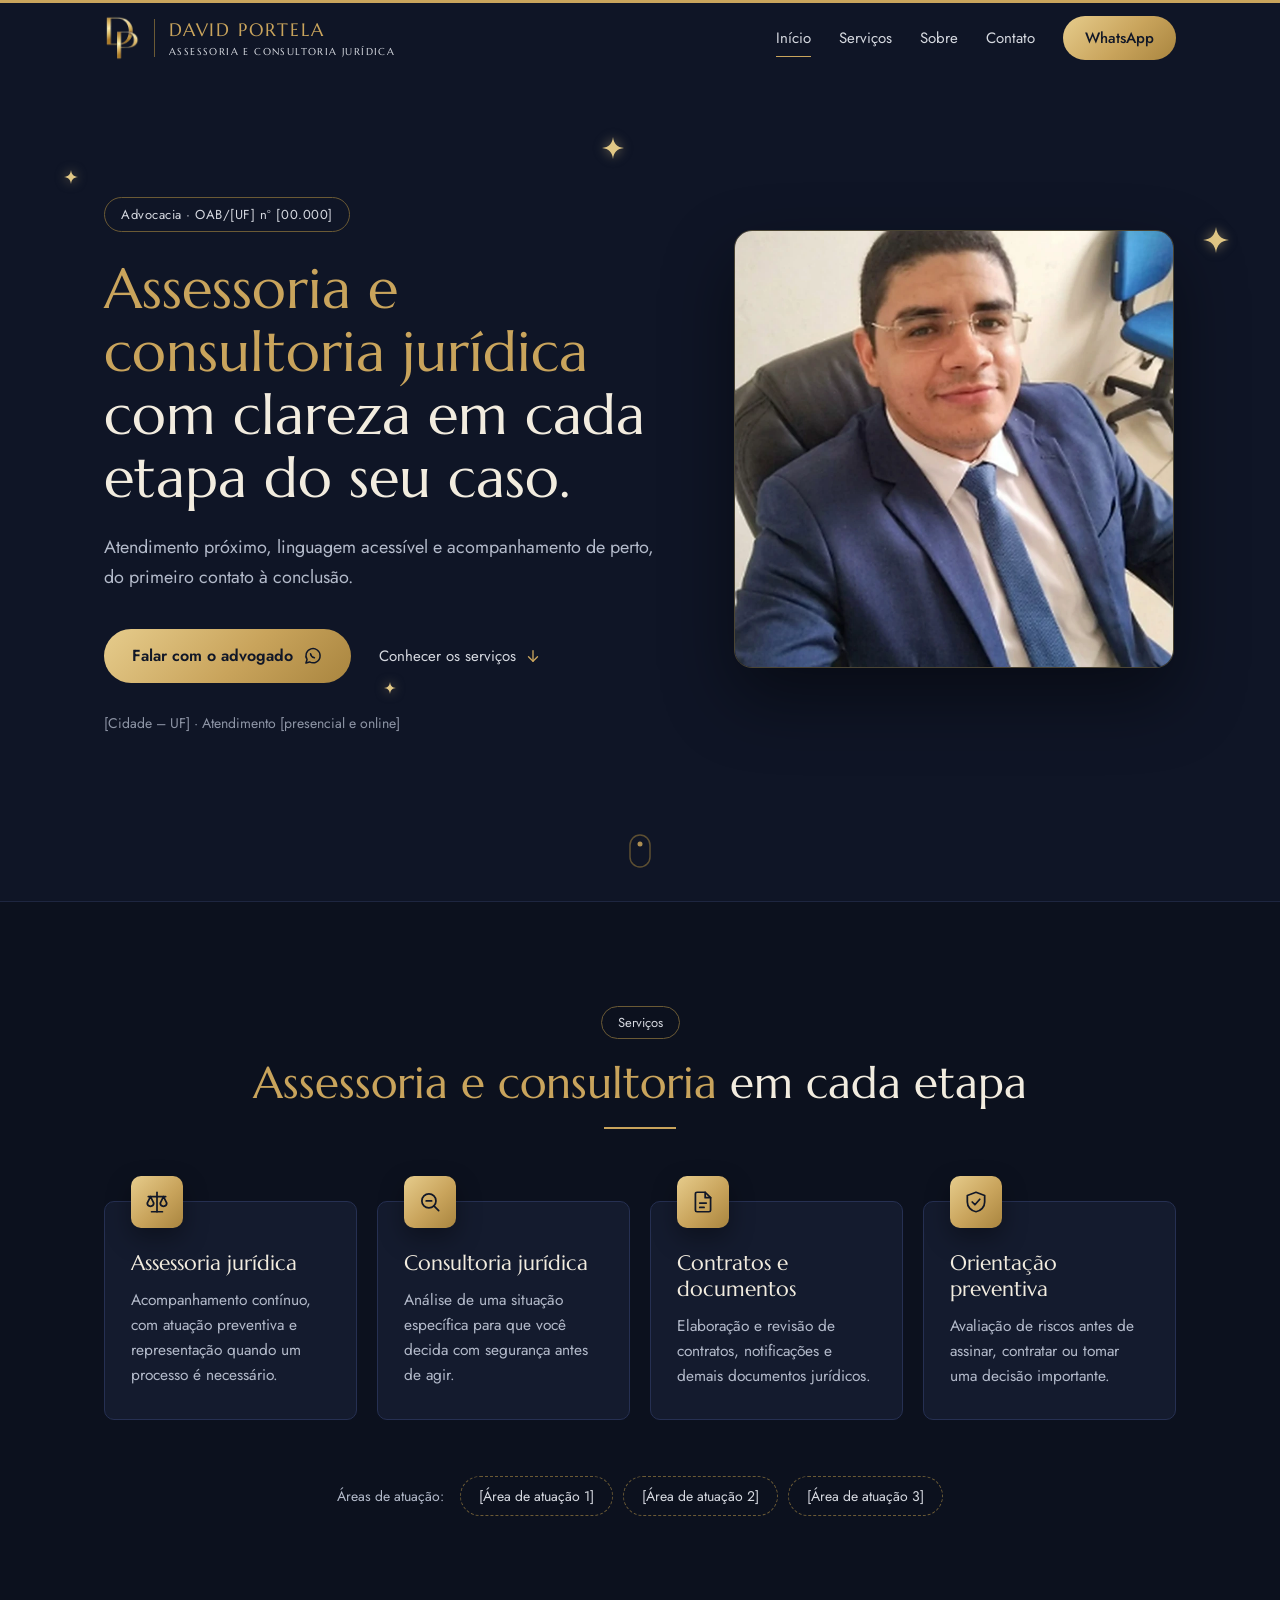
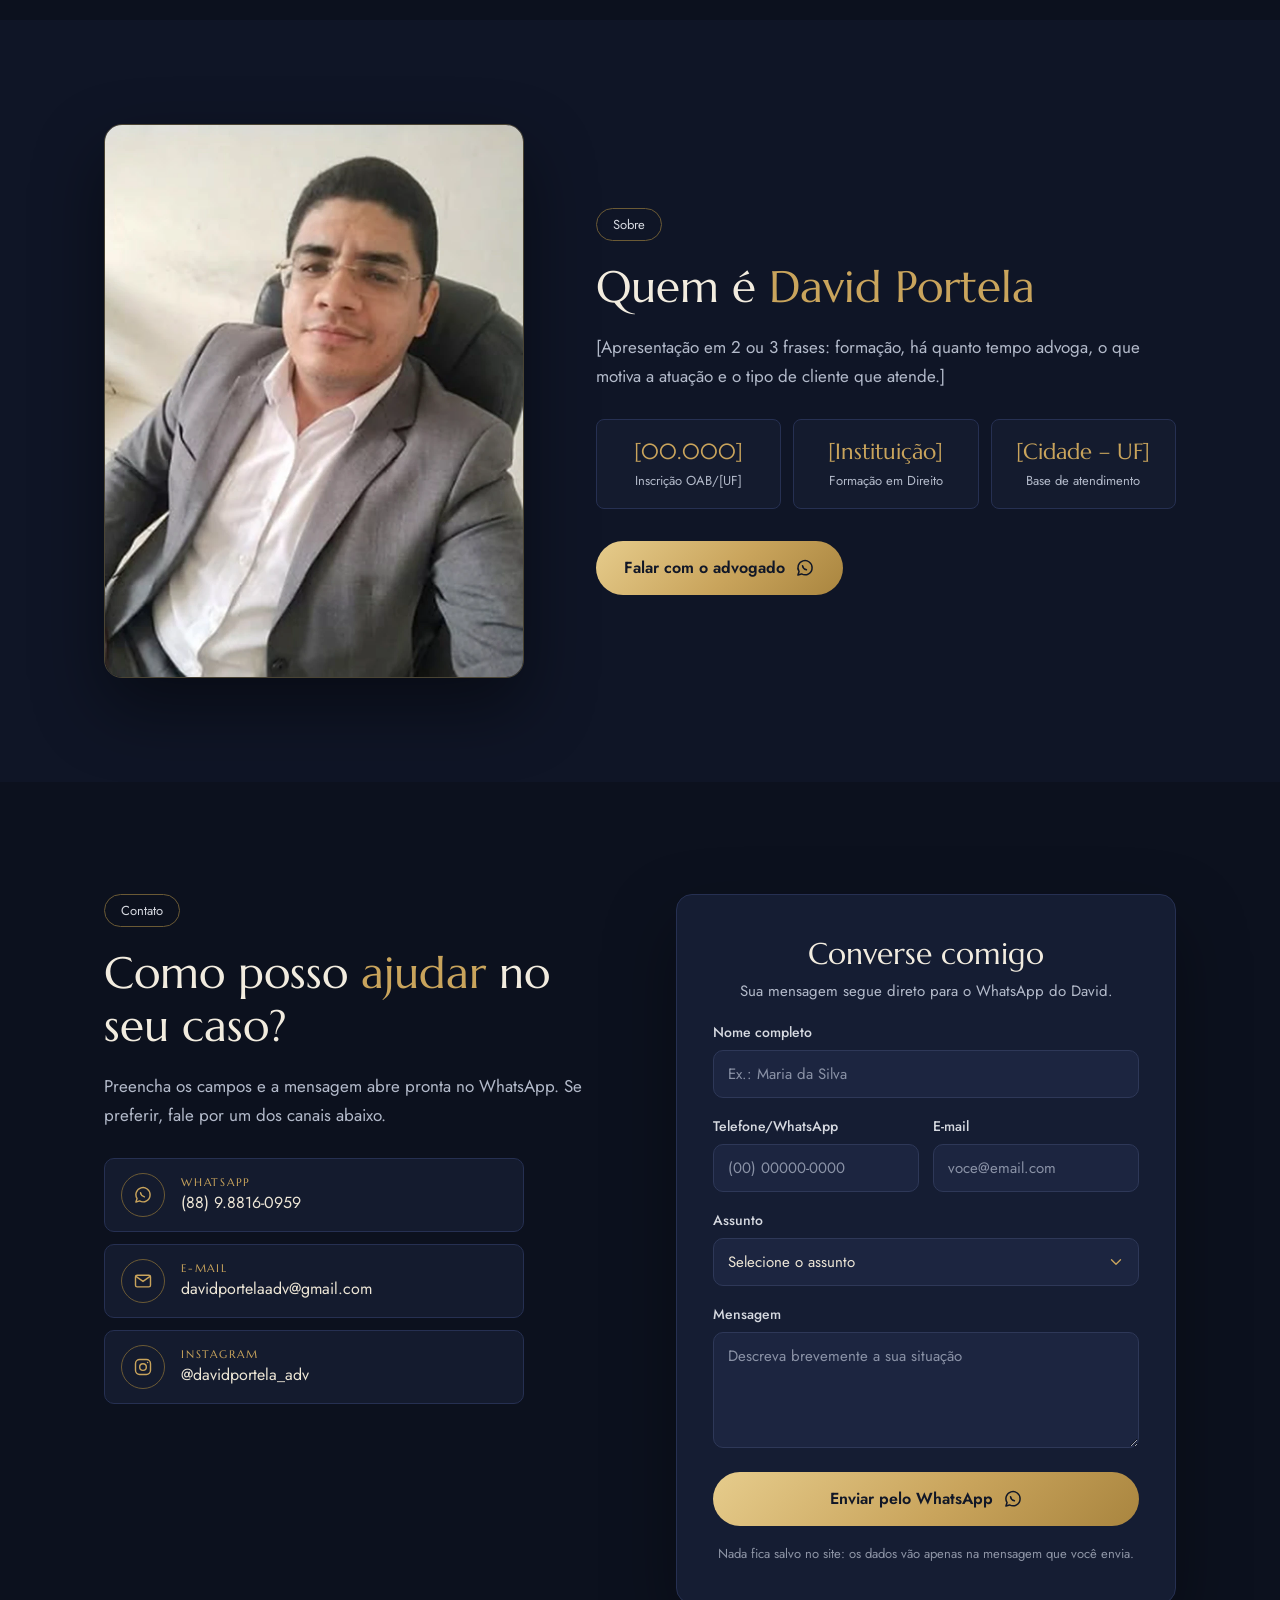
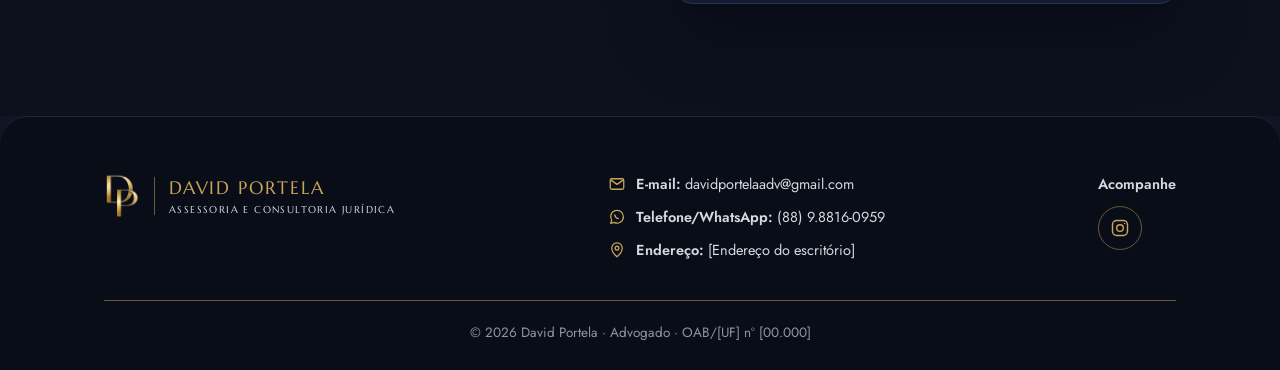
==== commit 25523240: "Add files via upload" ====
--- a/index.html
+++ b/index.html
@@ -25,37 +25,56 @@
 </div>
 
 <header class="hdr" style="position: sticky; top: 0; z-index: 40">
-  <div style="max-width: 1120px; margin: 0 auto; padding: 14px 24px; min-height: 76px; box-sizing: border-box; display: flex; flex-wrap: wrap; align-items: center; justify-content: space-between; gap: 12px 32px">
+  <div class="hdr-in" style="max-width: 1120px; margin: 0 auto; padding: 14px 24px; min-height: 76px; box-sizing: border-box; display: flex; flex-wrap: wrap; align-items: center; justify-content: space-between; gap: 12px 32px">
     <a href="#inicio" data-go="inicio" aria-label="David Portela, início" style="display: flex; align-items: center; gap: 14px">
       <img src="dp-monograma.png" alt="" style="width: 36px; height: auto; display: block">
       <span aria-hidden="true" style="width: 1px; height: 38px; background: #6B5A35"></span>
       <span style="display: flex; flex-direction: column; gap: 4px">
         <span style="font-family: 'Marcellus', Optima, Georgia, serif; font-size: 18px; letter-spacing: 0.1em; color: #C9A45C">DAVID PORTELA</span>
-        <span style="font-family: 'Marcellus', Optima, Georgia, serif; font-size: 10px; letter-spacing: 0.14em; color: #D6D9E0">ASSESSORIA E CONSULTORIA JURÍDICA</span>
+        <span class="tagline" style="font-family: 'Marcellus', Optima, Georgia, serif; font-size: 10px; letter-spacing: 0.14em; color: #D6D9E0">ASSESSORIA E CONSULTORIA JURÍDICA</span>
       </span>
     </a>
-    <nav aria-label="Seções" style="display: flex; flex-wrap: wrap; align-items: center; gap: 4px 28px; font-size: 15px">
+    <nav class="nav-desk" aria-label="Seções" style="display: flex; flex-wrap: wrap; align-items: center; gap: 4px 28px; font-size: 15px">
       <a class="nv on" href="#inicio" data-go="inicio" style="color: #D6D9E0; padding: 12px 0">Início</a>
       <a class="nv" href="#servicos" data-go="servicos" style="color: #D6D9E0; padding: 12px 0">Serviços</a>
       <a class="nv" href="#sobre" data-go="sobre" style="color: #D6D9E0; padding: 12px 0">Sobre</a>
       <a class="nv" href="#contato" data-go="contato" style="color: #D6D9E0; padding: 12px 0">Contato</a>
       <a class="pill" href="https://wa.me/5588988160959?text=Ol%C3%A1%2C%20David!%20Vim%20pelo%20site%20e%20gostaria%20de%20agendar%20um%20atendimento." target="_blank" rel="noopener" style="min-height: 44px; box-sizing: border-box; display: inline-flex; align-items: center; padding: 0 22px; border-radius: 999px; background: linear-gradient(135deg, #E6CC8C 0%, #C9A45C 55%, #A9853F 100%); color: #111727; font-weight: 500">WhatsApp</a>
     </nav>
+    <button class="menu-btn" type="button" aria-label="Abrir menu" aria-expanded="false" aria-controls="menu-mobile">
+      <svg class="ic-open" aria-hidden="true" width="20" height="20" viewBox="0 0 24 24" fill="none" stroke="currentColor" stroke-width="1.8" stroke-linecap="round"><path d="M4 8h16"></path><path d="M4 16h16"></path></svg>
+      <svg class="ic-close" aria-hidden="true" width="20" height="20" viewBox="0 0 24 24" fill="none" stroke="currentColor" stroke-width="1.8" stroke-linecap="round"><path d="M6 6l12 12"></path><path d="M18 6 6 18"></path></svg>
+    </button>
   </div>
 </header>
+
+<div id="menu-mobile" class="mnav" aria-hidden="true">
+  <nav aria-label="Menu" class="mnav-links">
+    <a class="mi m1 mlink on" href="#inicio" data-go="inicio">Início</a>
+    <a class="mi m2 mlink" href="#servicos" data-go="servicos">Serviços</a>
+    <a class="mi m3 mlink" href="#sobre" data-go="sobre">Sobre</a>
+    <a class="mi m4 mlink" href="#contato" data-go="contato">Contato</a>
+  </nav>
+  <span class="mi m5 mline" aria-hidden="true"></span>
+  <a class="mi m5 pill" href="https://wa.me/5588988160959?text=Ol%C3%A1%2C%20David!%20Vim%20pelo%20site%20e%20gostaria%20de%20agendar%20um%20atendimento." target="_blank" rel="noopener" style="align-self: flex-start; min-height: 54px; box-sizing: border-box; display: inline-flex; align-items: center; gap: 10px; padding: 0 28px; border-radius: 999px; background: linear-gradient(135deg, #E6CC8C 0%, #C9A45C 55%, #A9853F 100%); color: #111727; font-size: 16px; font-weight: 600">
+    Falar no WhatsApp
+    <svg aria-hidden="true" width="20" height="20" viewBox="0 0 24 24" fill="none" stroke="currentColor" stroke-width="1.8" stroke-linecap="round" stroke-linejoin="round"><path d="M20.5 11.6a8.5 8.5 0 0 1-12.6 7.5L3.5 20.5l1.4-4.2a8.5 8.5 0 1 1 15.6-4.7z"></path><path d="M9 9.2c.3 2.4 2.2 4.4 4.7 5"></path></svg>
+  </a>
+  <p class="mi m6 mcontact">(88) 9.8816-0959<br>davidportelaadv@gmail.com</p>
+</div>
 
 <section id="inicio" style="position: relative; overflow: clip; box-sizing: border-box; min-height: calc(100vh - 76px); min-height: calc(100svh - 76px); display: flex; flex-direction: column; justify-content: center; padding: 24px 0 104px">
   <div aria-hidden="true" style="position: absolute; inset: 0; pointer-events: none">
-    <div class="ra" style="position: absolute; left: 5%; top: 90px"><svg class="spark" width="14" height="14" viewBox="0 0 24 24"><path d="M12 0C12.9 7.6 16.4 11.1 24 12C16.4 12.9 12.9 16.4 12 24C11.1 16.4 7.6 12.9 0 12C7.6 11.1 11.1 7.6 12 0Z" fill="#E2C886"></path></svg></div>
-    <div class="rb" style="position: absolute; left: 47%; top: 60px"><svg class="spark sp2" width="22" height="22" viewBox="0 0 24 24"><path d="M12 0C12.9 7.6 16.4 11.1 24 12C16.4 12.9 12.9 16.4 12 24C11.1 16.4 7.6 12.9 0 12C7.6 11.1 11.1 7.6 12 0Z" fill="#E2C886"></path></svg></div>
+    <div class="ra spk-m-off" style="position: absolute; left: 5%; top: 90px"><svg class="spark" width="14" height="14" viewBox="0 0 24 24"><path d="M12 0C12.9 7.6 16.4 11.1 24 12C16.4 12.9 12.9 16.4 12 24C11.1 16.4 7.6 12.9 0 12C7.6 11.1 11.1 7.6 12 0Z" fill="#E2C886"></path></svg></div>
+    <div class="rb spk-m-off" style="position: absolute; left: 47%; top: 60px"><svg class="spark sp2" width="22" height="22" viewBox="0 0 24 24"><path d="M12 0C12.9 7.6 16.4 11.1 24 12C16.4 12.9 12.9 16.4 12 24C11.1 16.4 7.6 12.9 0 12C7.6 11.1 11.1 7.6 12 0Z" fill="#E2C886"></path></svg></div>
     <div class="ra" style="position: absolute; right: 4%; top: 150px"><svg class="spark sp3" width="26" height="26" viewBox="0 0 24 24"><path d="M12 0C12.9 7.6 16.4 11.1 24 12C16.4 12.9 12.9 16.4 12 24C11.1 16.4 7.6 12.9 0 12C7.6 11.1 11.1 7.6 12 0Z" fill="#E2C886"></path></svg></div>
-    <div class="ra" style="position: absolute; left: 30%; top: 600px"><svg class="spark sp2" width="12" height="12" viewBox="0 0 24 24"><path d="M12 0C12.9 7.6 16.4 11.1 24 12C16.4 12.9 12.9 16.4 12 24C11.1 16.4 7.6 12.9 0 12C7.6 11.1 11.1 7.6 12 0Z" fill="#E2C886"></path></svg></div>
+    <div class="ra spk-m-off" style="position: absolute; left: 30%; top: 600px"><svg class="spark sp2" width="12" height="12" viewBox="0 0 24 24"><path d="M12 0C12.9 7.6 16.4 11.1 24 12C16.4 12.9 12.9 16.4 12 24C11.1 16.4 7.6 12.9 0 12C7.6 11.1 11.1 7.6 12 0Z" fill="#E2C886"></path></svg></div>
   </div>
 
   <div style="position: relative; width: 100%; box-sizing: border-box; max-width: 1120px; margin: 0 auto; padding: 0 24px; display: flex; flex-wrap: wrap; align-items: center; gap: 40px 64px">
-    <div class="hout" style="flex: 1 1 500px; min-width: 0; padding: 56px 0 24px">
+    <div class="hout" style="flex: 1 1 500px; min-width: 0; padding: clamp(24px, 6vw, 56px) 0 24px">
       <p class="ld" style="margin: 0; display: inline-flex; padding: 7px 16px; border: 1px solid #6B5A35; border-radius: 999px; font-size: 13px; letter-spacing: 0.04em; color: #D6D9E0">Advocacia · OAB/[UF] nº [00.000]</p>
-      <h1 class="ld ld2" style="margin: 26px 0 0; font-family: 'Marcellus', Optima, Georgia, serif; font-weight: 400; font-size: clamp(36px, 4.4vw, 56px); line-height: 1.12; color: #F2ECDF"><span style="color: #C9A45C">Assessoria e consultoria jurídica</span> com clareza em cada etapa do seu caso.</h1>
+      <h1 class="ld ld2" style="margin: 26px 0 0; font-family: 'Marcellus', Optima, Georgia, serif; font-weight: 400; font-size: clamp(30px, 3.4vw + 14px, 56px); line-height: 1.12; color: #F2ECDF"><span style="color: #C9A45C">Assessoria e consultoria jurídica</span> com clareza em cada etapa do seu caso.</h1>
       <p class="ld ld3" style="margin: 24px 0 0; max-width: 32em; font-size: 18px; line-height: 1.65; color: #B3BACA">Atendimento próximo, linguagem acessível e acompanhamento de perto, do primeiro contato à conclusão.</p>
       <div class="ld ld4" style="margin-top: 36px; display: flex; flex-wrap: wrap; align-items: center; gap: 14px 28px">
         <a class="pill" href="https://wa.me/5588988160959?text=Ol%C3%A1%2C%20David!%20Vim%20pelo%20site%20e%20gostaria%20de%20agendar%20um%20atendimento." target="_blank" rel="noopener" style="min-height: 54px; box-sizing: border-box; display: inline-flex; align-items: center; gap: 10px; padding: 0 28px; border-radius: 999px; background: linear-gradient(135deg, #E6CC8C 0%, #C9A45C 55%, #A9853F 100%); color: #111727; font-size: 16px; font-weight: 600">
@@ -81,7 +100,7 @@
   </a>
 </section>
 
-<section id="servicos" style="position: relative; padding: 104px 0; background: #0C111E; border-top: 1px solid #1E2640; scroll-margin-top: 76px">
+<section id="servicos" style="position: relative; padding: clamp(72px, 11vw, 104px) 0; background: #0C111E; border-top: 1px solid #1E2640; scroll-margin-top: 76px">
   <div style="max-width: 1120px; margin: 0 auto; padding: 0 24px">
     <div class="blk" data-rv="srvHead" style="display: flex; flex-direction: column; align-items: center; text-align: center; gap: 18px">
       <span class="rv" style="padding: 6px 16px; border: 1px solid #6B5A35; border-radius: 999px; font-size: 13px; color: #D6D9E0">Serviços</span>
@@ -137,7 +156,7 @@
   </div>
 </section>
 
-<section id="sobre" style="position: relative; padding: 104px 0; background: #0F1526; scroll-margin-top: 76px">
+<section id="sobre" style="position: relative; padding: clamp(72px, 11vw, 104px) 0; background: #0F1526; scroll-margin-top: 76px">
   <div style="max-width: 1120px; margin: 0 auto; padding: 0 24px; display: flex; flex-wrap: wrap; align-items: center; gap: 56px 72px">
 
     <div class="blk" data-rv="aboutImg" style="flex: 1 1 360px; min-width: 0; max-width: 420px">
@@ -154,15 +173,15 @@
       <p class="rv-r d2" style="margin: 0; font-size: 17px; line-height: 1.7; color: #B3BACA">[Apresentação em 2 ou 3 frases: formação, há quanto tempo advoga, o que motiva a atuação e o tipo de cliente que atende.]</p>
       <div style="margin-top: 8px; display: flex; flex-wrap: wrap; gap: 12px">
         <div class="rv d3" style="flex: 1 1 140px; min-width: 0; box-sizing: border-box; padding: 18px 16px; border: 1px solid #263052; border-radius: 8px; background: #141B2E; text-align: center">
-          <div style="font-family: 'Marcellus', Optima, Georgia, serif; font-size: 22px; color: #C9A45C">[00.000]</div>
+          <div style="font-family: 'Marcellus', Optima, Georgia, serif; font-size: clamp(18px, 1.6vw + 10px, 22px); overflow-wrap: anywhere; color: #C9A45C">[00.000]</div>
           <div style="margin-top: 6px; font-size: 13px; color: #B3BACA">Inscrição OAB/[UF]</div>
         </div>
         <div class="rv d4" style="flex: 1 1 140px; min-width: 0; box-sizing: border-box; padding: 18px 16px; border: 1px solid #263052; border-radius: 8px; background: #141B2E; text-align: center">
-          <div style="font-family: 'Marcellus', Optima, Georgia, serif; font-size: 22px; color: #C9A45C">[Instituição]</div>
+          <div style="font-family: 'Marcellus', Optima, Georgia, serif; font-size: clamp(18px, 1.6vw + 10px, 22px); overflow-wrap: anywhere; color: #C9A45C">[Instituição]</div>
           <div style="margin-top: 6px; font-size: 13px; color: #B3BACA">Formação em Direito</div>
         </div>
         <div class="rv d5" style="flex: 1 1 140px; min-width: 0; box-sizing: border-box; padding: 18px 16px; border: 1px solid #263052; border-radius: 8px; background: #141B2E; text-align: center">
-          <div style="font-family: 'Marcellus', Optima, Georgia, serif; font-size: 22px; color: #C9A45C">[Cidade – UF]</div>
+          <div style="font-family: 'Marcellus', Optima, Georgia, serif; font-size: clamp(18px, 1.6vw + 10px, 22px); overflow-wrap: anywhere; color: #C9A45C">[Cidade – UF]</div>
           <div style="margin-top: 6px; font-size: 13px; color: #B3BACA">Base de atendimento</div>
         </div>
       </div>
@@ -176,7 +195,7 @@
   </div>
 </section>
 
-<section id="contato" style="position: relative; padding: 112px 0; background: #0C111E; scroll-margin-top: 76px">
+<section id="contato" style="position: relative; padding: clamp(80px, 12vw, 112px) 0; background: #0C111E; scroll-margin-top: 76px">
   <div style="max-width: 1120px; margin: 0 auto; padding: 0 24px; display: flex; flex-wrap: wrap; align-items: flex-start; gap: 56px 72px">
 
     <div class="blk" data-rv="ctText" style="flex: 1 1 420px; min-width: 0; position: relative; display: flex; flex-direction: column; gap: 20px">
--- a/landing.css
+++ b/landing.css
@@ -126,3 +126,35 @@
 }
 }
 
+
+/* ---------- Menu mobile ---------- */
+.menu-btn{display:none;width:44px;height:44px;padding:0;border:1px solid #4A4433;border-radius:999px;background:transparent;color:#E2C886;align-items:center;justify-content:center;cursor:pointer}
+.menu-btn:focus-visible{outline:2px solid #C9A45C;outline-offset:2px}
+.menu-btn .ic-close{display:none}
+.menu-btn[aria-expanded="true"] .ic-open{display:none}
+.menu-btn[aria-expanded="true"] .ic-close{display:block}
+.mnav{position:fixed;inset:0;z-index:39;box-sizing:border-box;background:#0F1526;display:flex;flex-direction:column;justify-content:center;padding:96px 28px 40px;overflow-y:auto;opacity:0;visibility:hidden;transition:opacity .35s ease,visibility 0s linear .35s}
+.mnav.open{opacity:1;visibility:visible;transition:opacity .35s ease,visibility 0s}
+.mnav-links{display:flex;flex-direction:column}
+.mlink{display:block;padding:10px 0;font-family:'Marcellus',Optima,Georgia,serif;font-size:34px;line-height:1.2;color:#F2ECDF}
+.mlink.on{color:#E2C886}
+.mline{display:block;width:56px;height:1px;margin:28px 0;background:#C9A45C}
+.mcontact{margin:28px 0 0;font-size:15px;line-height:1.7;color:#B3BACA}
+html.menu-aberto{overflow:hidden}
+@media (prefers-reduced-motion: no-preference){
+.mnav .mi{opacity:0;transform:translateX(32px);transition:opacity .45s ease,transform .6s cubic-bezier(.16,.84,.3,1)}
+.mnav.open .mi{opacity:1;transform:none}
+.mnav.open .m1{transition-delay:.06s}.mnav.open .m2{transition-delay:.12s}.mnav.open .m3{transition-delay:.18s}.mnav.open .m4{transition-delay:.24s}.mnav.open .m5{transition-delay:.3s}.mnav.open .m6{transition-delay:.36s}
+}
+@media (max-width: 860px){
+.hdr-in{flex-wrap:nowrap !important;padding:12px 20px !important;min-height:68px !important}
+.nav-desk{display:none !important}
+.menu-btn{display:inline-flex}
+.spk-m-off{display:none}
+}
+@media (max-width: 480px){
+.tagline{display:none}
+}
+@media (min-width: 861px){
+.mnav{display:none}
+}
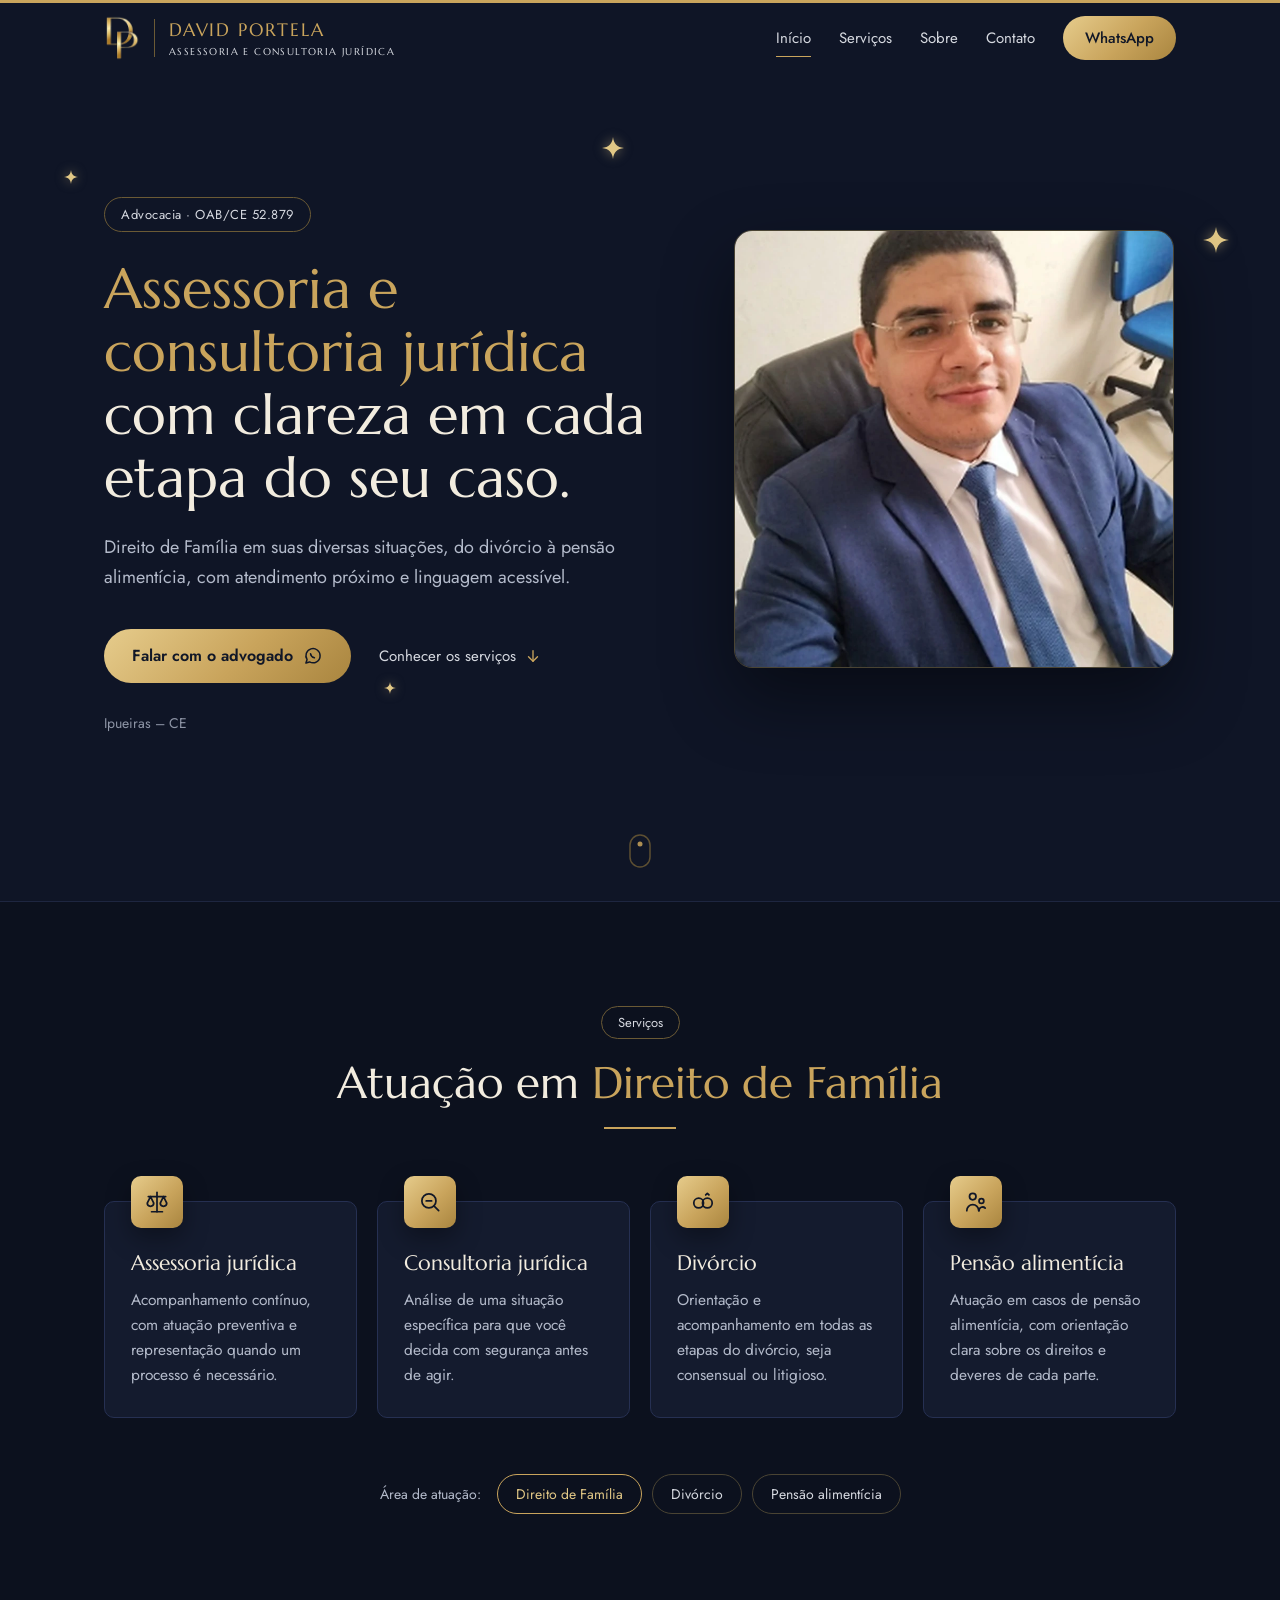
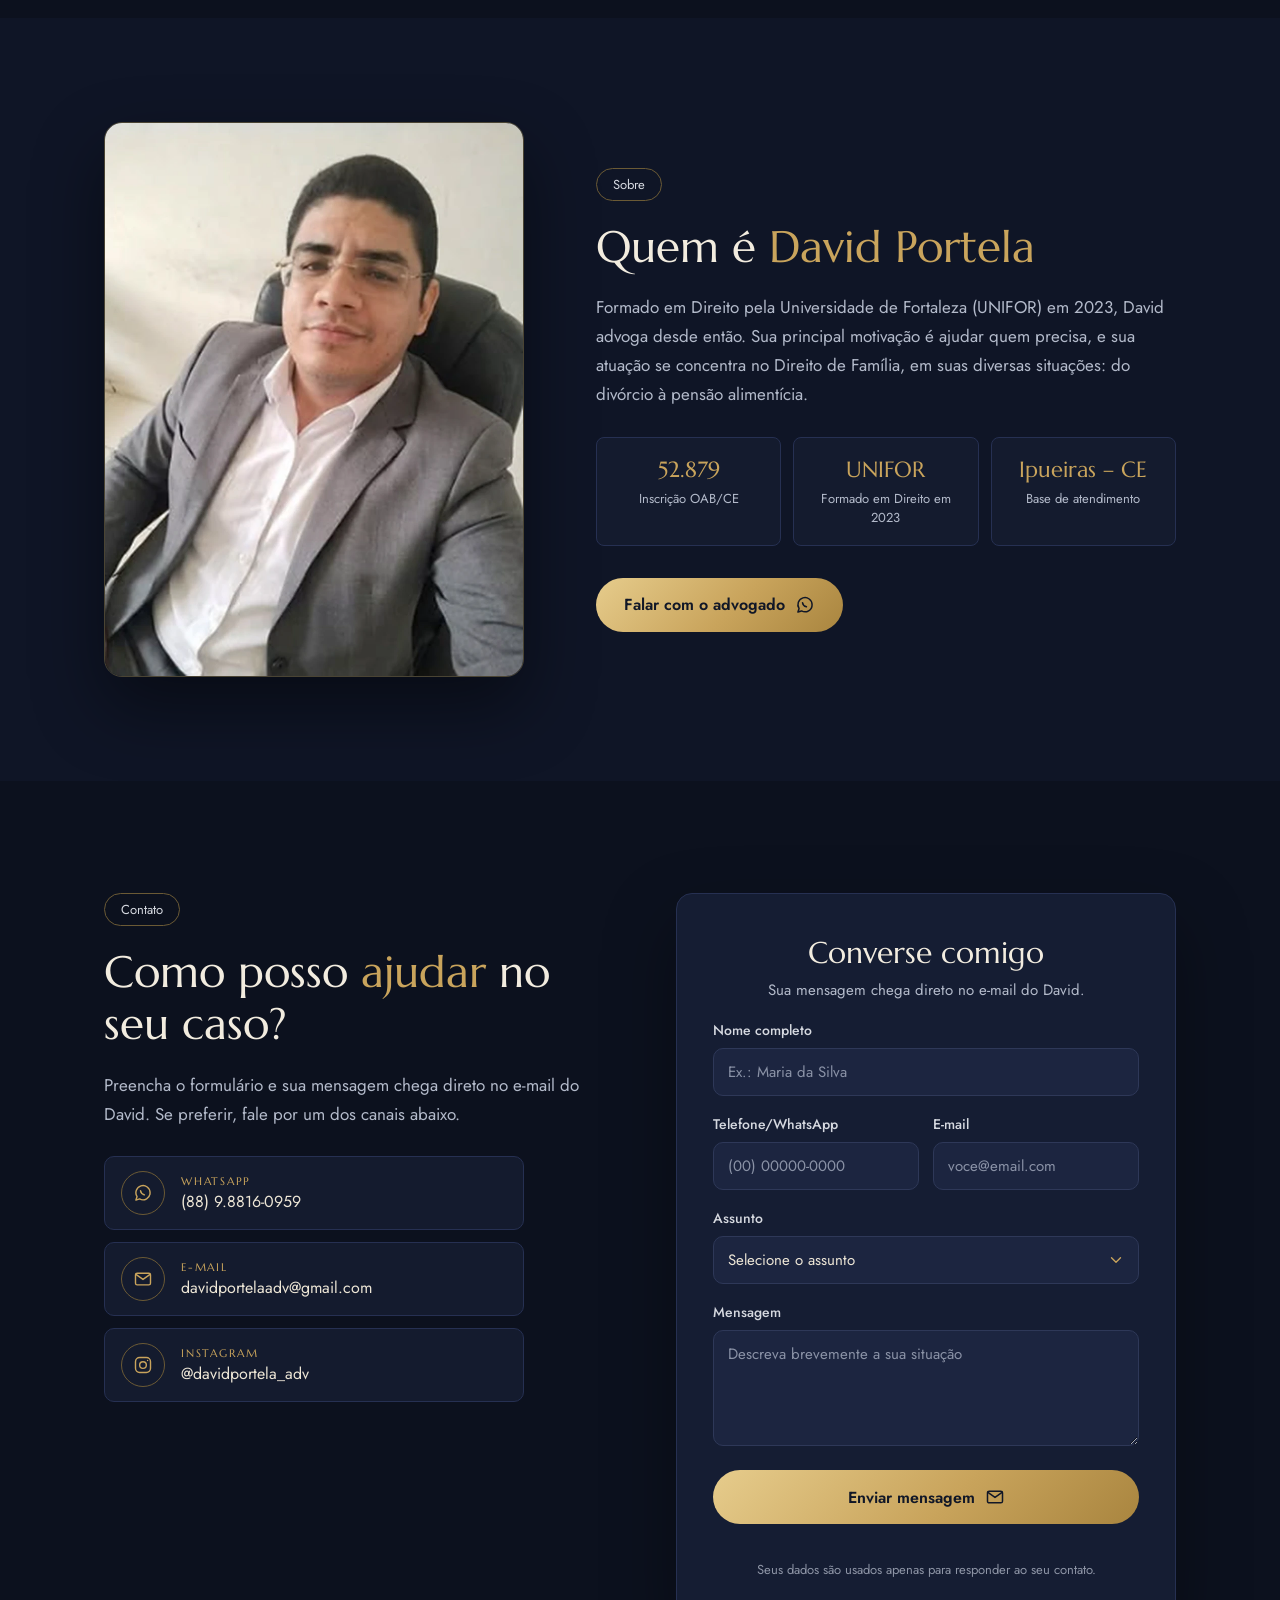
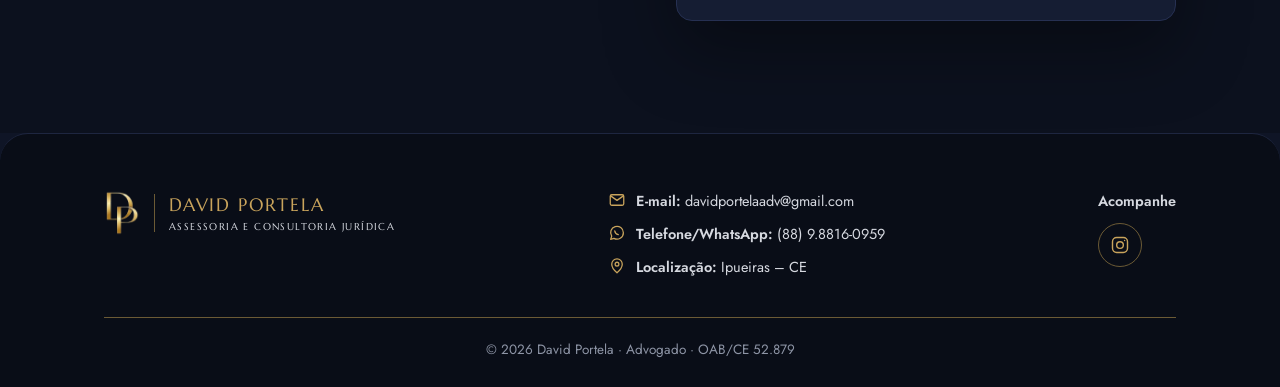
==== commit 0c2f18ec: "Add files via upload" ====
--- a/index.html
+++ b/index.html
@@ -4,10 +4,10 @@
 <meta charset="utf-8">
 <meta name="viewport" content="width=device-width, initial-scale=1">
 <title>David Portela — Assessoria e Consultoria Jurídica</title>
-<meta name="description" content="David Portela, advogado. Assessoria e consultoria jurídica com atendimento próximo e linguagem acessível.">
+<meta name="description" content="David Portela, advogado (OAB/CE 52.879). Direito de Família em Ipueiras – CE: divórcio, pensão alimentícia, assessoria e consultoria jurídica.">
 <meta name="theme-color" content="#111727">
 <meta property="og:title" content="David Portela — Assessoria e Consultoria Jurídica">
-<meta property="og:description" content="David Portela, advogado. Assessoria e consultoria jurídica com atendimento próximo e linguagem acessível.">
+<meta property="og:description" content="David Portela, advogado (OAB/CE 52.879). Direito de Família em Ipueiras – CE: divórcio, pensão alimentícia, assessoria e consultoria jurídica.">
 <meta property="og:type" content="website">
 <link rel="icon" type="image/png" href="favicon.png">
 <link rel="preconnect" href="https://fonts.googleapis.com">
@@ -73,9 +73,9 @@
 
   <div style="position: relative; width: 100%; box-sizing: border-box; max-width: 1120px; margin: 0 auto; padding: 0 24px; display: flex; flex-wrap: wrap; align-items: center; gap: 40px 64px">
     <div class="hout" style="flex: 1 1 500px; min-width: 0; padding: clamp(24px, 6vw, 56px) 0 24px">
-      <p class="ld" style="margin: 0; display: inline-flex; padding: 7px 16px; border: 1px solid #6B5A35; border-radius: 999px; font-size: 13px; letter-spacing: 0.04em; color: #D6D9E0">Advocacia · OAB/[UF] nº [00.000]</p>
+      <p class="ld" style="margin: 0; display: inline-flex; padding: 7px 16px; border: 1px solid #6B5A35; border-radius: 999px; font-size: 13px; letter-spacing: 0.04em; color: #D6D9E0">Advocacia · OAB/CE 52.879</p>
       <h1 class="ld ld2" style="margin: 26px 0 0; font-family: 'Marcellus', Optima, Georgia, serif; font-weight: 400; font-size: clamp(30px, 3.4vw + 14px, 56px); line-height: 1.12; color: #F2ECDF"><span style="color: #C9A45C">Assessoria e consultoria jurídica</span> com clareza em cada etapa do seu caso.</h1>
-      <p class="ld ld3" style="margin: 24px 0 0; max-width: 32em; font-size: 18px; line-height: 1.65; color: #B3BACA">Atendimento próximo, linguagem acessível e acompanhamento de perto, do primeiro contato à conclusão.</p>
+      <p class="ld ld3" style="margin: 24px 0 0; max-width: 32em; font-size: 18px; line-height: 1.65; color: #B3BACA">Direito de Família em suas diversas situações, do divórcio à pensão alimentícia, com atendimento próximo e linguagem acessível.</p>
       <div class="ld ld4" style="margin-top: 36px; display: flex; flex-wrap: wrap; align-items: center; gap: 14px 28px">
         <a class="pill" href="https://wa.me/5588988160959?text=Ol%C3%A1%2C%20David!%20Vim%20pelo%20site%20e%20gostaria%20de%20agendar%20um%20atendimento." target="_blank" rel="noopener" style="min-height: 54px; box-sizing: border-box; display: inline-flex; align-items: center; gap: 10px; padding: 0 28px; border-radius: 999px; background: linear-gradient(135deg, #E6CC8C 0%, #C9A45C 55%, #A9853F 100%); color: #111727; font-size: 16px; font-weight: 600">
           Falar com o advogado
@@ -86,7 +86,7 @@
           <svg aria-hidden="true" width="18" height="18" viewBox="0 0 24 24" fill="none" stroke="#C9A45C" stroke-width="1.8" stroke-linecap="round" stroke-linejoin="round"><path d="M12 5v14"></path><path d="m6 13 6 6 6-6"></path></svg>
         </a>
       </div>
-      <p class="ld ld5" style="margin: 30px 0 0; font-size: 14px; color: #8E95A6">[Cidade – UF] · Atendimento [presencial e online]</p>
+      <p class="ld ld5" style="margin: 30px 0 0; font-size: 14px; color: #8E95A6">Ipueiras – CE</p>
     </div>
 
     <div style="flex: 1 1 380px; min-width: 0; display: flex; justify-content: center">
@@ -104,7 +104,7 @@
   <div style="max-width: 1120px; margin: 0 auto; padding: 0 24px">
     <div class="blk" data-rv="srvHead" style="display: flex; flex-direction: column; align-items: center; text-align: center; gap: 18px">
       <span class="rv" style="padding: 6px 16px; border: 1px solid #6B5A35; border-radius: 999px; font-size: 13px; color: #D6D9E0">Serviços</span>
-      <h2 class="rv d1" style="margin: 0; font-family: 'Marcellus', Optima, Georgia, serif; font-weight: 400; font-size: clamp(30px, 3.4vw, 44px); line-height: 1.2; color: #F2ECDF"><span style="color: #C9A45C">Assessoria e consultoria</span> em cada etapa</h2>
+      <h2 class="rv d1" style="margin: 0; font-family: 'Marcellus', Optima, Georgia, serif; font-weight: 400; font-size: clamp(30px, 3.4vw, 44px); line-height: 1.2; color: #F2ECDF">Atuação em <span style="color: #C9A45C">Direito de Família</span></h2>
       <span class="rv-line d2" aria-hidden="true" style="display: block; width: 72px; height: 2px; background: #C9A45C; transform-origin: 50% 50%"></span>
     </div>
 
@@ -130,28 +130,28 @@
       <div class="rv d3" style="flex: 1 1 230px; min-width: 0; display: flex">
         <article class="card" style="flex: 1 1 auto; position: relative; box-sizing: border-box; padding: 48px 26px 30px; border: 1px solid #263052; border-radius: 10px; background: #141B2E; display: flex; flex-direction: column; gap: 12px">
           <div class="rv-pop d5" aria-hidden="true" style="position: absolute; top: -26px; left: 26px; width: 52px; height: 52px; border-radius: 10px; background: linear-gradient(135deg, #E6CC8C 0%, #C9A45C 55%, #A9853F 100%); display: flex; align-items: center; justify-content: center; box-shadow: 0 10px 24px rgba(0,0,0,0.35)">
-            <svg width="26" height="26" viewBox="0 0 24 24" fill="none" stroke="#111727" stroke-width="1.6" stroke-linecap="round" stroke-linejoin="round"><path d="M14 3H6.5A1.5 1.5 0 0 0 5 4.5v15A1.5 1.5 0 0 0 6.5 21h11a1.5 1.5 0 0 0 1.5-1.5V8z"></path><path d="M14 3v5h5"></path><path d="M9 13h6"></path><path d="M9 17h4"></path></svg>
-          </div>
-          <h3 style="margin: 0; font-family: 'Marcellus', Optima, Georgia, serif; font-weight: 400; font-size: 21px; color: #F2ECDF">Contratos e documentos</h3>
-          <p style="margin: 0; font-size: 15.5px; line-height: 1.6; color: #B3BACA">Elaboração e revisão de contratos, notificações e demais documentos jurídicos.</p>
+            <svg width="26" height="26" viewBox="0 0 24 24" fill="none" stroke="#111727" stroke-width="1.6" stroke-linecap="round" stroke-linejoin="round"><circle cx="8" cy="13" r="4.5"></circle><circle cx="16" cy="13" r="4.5"></circle><path d="M14.5 5.5 16 4l1.5 1.5"></path></svg>
+          </div>
+          <h3 style="margin: 0; font-family: 'Marcellus', Optima, Georgia, serif; font-weight: 400; font-size: 21px; color: #F2ECDF">Divórcio</h3>
+          <p style="margin: 0; font-size: 15.5px; line-height: 1.6; color: #B3BACA">Orientação e acompanhamento em todas as etapas do divórcio, seja consensual ou litigioso.</p>
         </article>
       </div>
       <div class="rv d4" style="flex: 1 1 230px; min-width: 0; display: flex">
         <article class="card" style="flex: 1 1 auto; position: relative; box-sizing: border-box; padding: 48px 26px 30px; border: 1px solid #263052; border-radius: 10px; background: #141B2E; display: flex; flex-direction: column; gap: 12px">
           <div class="rv-pop d6" aria-hidden="true" style="position: absolute; top: -26px; left: 26px; width: 52px; height: 52px; border-radius: 10px; background: linear-gradient(135deg, #E6CC8C 0%, #C9A45C 55%, #A9853F 100%); display: flex; align-items: center; justify-content: center; box-shadow: 0 10px 24px rgba(0,0,0,0.35)">
-            <svg width="26" height="26" viewBox="0 0 24 24" fill="none" stroke="#111727" stroke-width="1.6" stroke-linecap="round" stroke-linejoin="round"><path d="M12 3l8 3v6c0 4.5-3.4 8.3-8 9-4.6-.7-8-4.5-8-9V6l8-3z"></path><path d="m8.5 12 2.5 2.5 4.5-5"></path></svg>
-          </div>
-          <h3 style="margin: 0; font-family: 'Marcellus', Optima, Georgia, serif; font-weight: 400; font-size: 21px; color: #F2ECDF">Orientação preventiva</h3>
-          <p style="margin: 0; font-size: 15.5px; line-height: 1.6; color: #B3BACA">Avaliação de riscos antes de assinar, contratar ou tomar uma decisão importante.</p>
+            <svg width="26" height="26" viewBox="0 0 24 24" fill="none" stroke="#111727" stroke-width="1.6" stroke-linecap="round" stroke-linejoin="round"><circle cx="9" cy="7" r="3"></circle><path d="M3.5 20a5.5 5.5 0 0 1 11 0"></path><circle cx="17" cy="11" r="2.2"></circle><path d="M14.8 20a3.3 3.3 0 0 1 5.7-2.3"></path></svg>
+          </div>
+          <h3 style="margin: 0; font-family: 'Marcellus', Optima, Georgia, serif; font-weight: 400; font-size: 21px; color: #F2ECDF">Pensão alimentícia</h3>
+          <p style="margin: 0; font-size: 15.5px; line-height: 1.6; color: #B3BACA">Atuação em casos de pensão alimentícia, com orientação clara sobre os direitos e deveres de cada parte.</p>
         </article>
       </div>
     </div>
 
     <div class="blk" data-rv="srvAreas" style="margin-top: 56px; display: flex; flex-wrap: wrap; justify-content: center; align-items: center; gap: 10px">
-      <span class="rv" style="margin-right: 6px; font-size: 14px; color: #B3BACA">Áreas de atuação:</span>
-      <span class="rv d1" style="padding: 9px 18px; border: 1px dashed #6B5A35; border-radius: 999px; font-size: 14px; color: #D6D9E0">[Área de atuação 1]</span>
-      <span class="rv d2" style="padding: 9px 18px; border: 1px dashed #6B5A35; border-radius: 999px; font-size: 14px; color: #D6D9E0">[Área de atuação 2]</span>
-      <span class="rv d3" style="padding: 9px 18px; border: 1px dashed #6B5A35; border-radius: 999px; font-size: 14px; color: #D6D9E0">[Área de atuação 3]</span>
+      <span class="rv" style="margin-right: 6px; font-size: 14px; color: #B3BACA">Área de atuação:</span>
+      <span class="rv d1" style="padding: 9px 18px; border: 1px solid #C9A45C; border-radius: 999px; font-size: 14px; color: #E2C886">Direito de Família</span>
+      <span class="rv d2" style="padding: 9px 18px; border: 1px solid #4A4433; border-radius: 999px; font-size: 14px; color: #D6D9E0">Divórcio</span>
+      <span class="rv d3" style="padding: 9px 18px; border: 1px solid #4A4433; border-radius: 999px; font-size: 14px; color: #D6D9E0">Pensão alimentícia</span>
     </div>
   </div>
 </section>
@@ -170,18 +170,18 @@
     <div class="blk" data-rv="aboutText" style="flex: 1 1 420px; min-width: 0; display: flex; flex-direction: column; gap: 20px">
       <span class="rv-r" style="align-self: flex-start; padding: 6px 16px; border: 1px solid #6B5A35; border-radius: 999px; font-size: 13px; color: #D6D9E0">Sobre</span>
       <h2 class="rv-r d1" style="margin: 0; font-family: 'Marcellus', Optima, Georgia, serif; font-weight: 400; font-size: clamp(30px, 3.4vw, 44px); line-height: 1.2; color: #F2ECDF">Quem é <span style="color: #C9A45C">David Portela</span></h2>
-      <p class="rv-r d2" style="margin: 0; font-size: 17px; line-height: 1.7; color: #B3BACA">[Apresentação em 2 ou 3 frases: formação, há quanto tempo advoga, o que motiva a atuação e o tipo de cliente que atende.]</p>
+      <p class="rv-r d2" style="margin: 0; font-size: 17px; line-height: 1.7; color: #B3BACA">Formado em Direito pela Universidade de Fortaleza (UNIFOR) em 2023, David advoga desde então. Sua principal motivação é ajudar quem precisa, e sua atuação se concentra no Direito de Família, em suas diversas situações: do divórcio à pensão alimentícia.</p>
       <div style="margin-top: 8px; display: flex; flex-wrap: wrap; gap: 12px">
         <div class="rv d3" style="flex: 1 1 140px; min-width: 0; box-sizing: border-box; padding: 18px 16px; border: 1px solid #263052; border-radius: 8px; background: #141B2E; text-align: center">
-          <div style="font-family: 'Marcellus', Optima, Georgia, serif; font-size: clamp(18px, 1.6vw + 10px, 22px); overflow-wrap: anywhere; color: #C9A45C">[00.000]</div>
-          <div style="margin-top: 6px; font-size: 13px; color: #B3BACA">Inscrição OAB/[UF]</div>
+          <div style="font-family: 'Marcellus', Optima, Georgia, serif; font-size: clamp(18px, 1.6vw + 10px, 22px); overflow-wrap: anywhere; color: #C9A45C">52.879</div>
+          <div style="margin-top: 6px; font-size: 13px; color: #B3BACA">Inscrição OAB/CE</div>
         </div>
         <div class="rv d4" style="flex: 1 1 140px; min-width: 0; box-sizing: border-box; padding: 18px 16px; border: 1px solid #263052; border-radius: 8px; background: #141B2E; text-align: center">
-          <div style="font-family: 'Marcellus', Optima, Georgia, serif; font-size: clamp(18px, 1.6vw + 10px, 22px); overflow-wrap: anywhere; color: #C9A45C">[Instituição]</div>
-          <div style="margin-top: 6px; font-size: 13px; color: #B3BACA">Formação em Direito</div>
+          <div style="font-family: 'Marcellus', Optima, Georgia, serif; font-size: clamp(18px, 1.6vw + 10px, 22px); overflow-wrap: anywhere; color: #C9A45C">UNIFOR</div>
+          <div style="margin-top: 6px; font-size: 13px; color: #B3BACA">Formado em Direito em 2023</div>
         </div>
         <div class="rv d5" style="flex: 1 1 140px; min-width: 0; box-sizing: border-box; padding: 18px 16px; border: 1px solid #263052; border-radius: 8px; background: #141B2E; text-align: center">
-          <div style="font-family: 'Marcellus', Optima, Georgia, serif; font-size: clamp(18px, 1.6vw + 10px, 22px); overflow-wrap: anywhere; color: #C9A45C">[Cidade – UF]</div>
+          <div style="font-family: 'Marcellus', Optima, Georgia, serif; font-size: clamp(18px, 1.6vw + 10px, 22px); overflow-wrap: anywhere; color: #C9A45C">Ipueiras – CE</div>
           <div style="margin-top: 6px; font-size: 13px; color: #B3BACA">Base de atendimento</div>
         </div>
       </div>
@@ -201,13 +201,13 @@
     <div class="blk" data-rv="ctText" style="flex: 1 1 420px; min-width: 0; position: relative; display: flex; flex-direction: column; gap: 20px">
       <span class="rv" style="align-self: flex-start; padding: 6px 16px; border: 1px solid #6B5A35; border-radius: 999px; font-size: 13px; color: #D6D9E0">Contato</span>
       <h2 class="rv d1" style="margin: 0; font-family: 'Marcellus', Optima, Georgia, serif; font-weight: 400; font-size: clamp(30px, 3.4vw, 44px); line-height: 1.2; color: #F2ECDF">Como posso <span style="color: #C9A45C">ajudar</span> no seu caso?</h2>
-      <p class="rv d2" style="margin: 0; max-width: 30em; font-size: 17px; line-height: 1.7; color: #B3BACA">Preencha os campos e a mensagem abre pronta no WhatsApp. Se preferir, fale por um dos canais abaixo.</p>
+      <p class="rv d2" style="margin: 0; max-width: 30em; font-size: 17px; line-height: 1.7; color: #B3BACA">Preencha o formulário e sua mensagem chega direto no e-mail do David. Se preferir, fale por um dos canais abaixo.</p>
       <div style="margin-top: 8px; display: flex; flex-direction: column; gap: 12px; max-width: 420px">
         <a class="ct rv d3" href="https://wa.me/5588988160959?text=Ol%C3%A1%2C%20David!%20Vim%20pelo%20site%20e%20gostaria%20de%20agendar%20um%20atendimento." target="_blank" rel="noopener" style="display: flex; align-items: center; gap: 16px; padding: 14px 16px; border: 1px solid #263052; border-radius: 10px; background: #141B2E">
           <span aria-hidden="true" style="flex: 0 0 auto; width: 44px; height: 44px; box-sizing: border-box; border: 1px solid #6B5A35; border-radius: 50%; display: flex; align-items: center; justify-content: center"><svg width="20" height="20" viewBox="0 0 24 24" fill="none" stroke="#C9A45C" stroke-width="1.7" stroke-linecap="round" stroke-linejoin="round"><path d="M20.5 11.6a8.5 8.5 0 0 1-12.6 7.5L3.5 20.5l1.4-4.2a8.5 8.5 0 1 1 15.6-4.7z"></path><path d="M9 9.2c.3 2.4 2.2 4.4 4.7 5"></path></svg></span>
           <span style="display: flex; flex-direction: column; gap: 2px"><span style="font-family: 'Marcellus', Optima, Georgia, serif; font-size: 11px; letter-spacing: 0.16em; color: #C9A45C">WHATSAPP</span><span style="font-size: 16px; color: #EDE6D6">(88) 9.8816-0959</span></span>
         </a>
-        <a class="ct rv d4" href="mailto:davidportelaadv@gmail.com" style="display: flex; align-items: center; gap: 16px; padding: 14px 16px; border: 1px solid #263052; border-radius: 10px; background: #141B2E">
+        <a class="ct rv d4" href="https://mail.google.com/mail/?view=cm&amp;fs=1&amp;to=davidportelaadv@gmail.com&amp;su=Contato%20pelo%20site" target="_blank" rel="noopener" style="display: flex; align-items: center; gap: 16px; padding: 14px 16px; border: 1px solid #263052; border-radius: 10px; background: #141B2E">
           <span aria-hidden="true" style="flex: 0 0 auto; width: 44px; height: 44px; box-sizing: border-box; border: 1px solid #6B5A35; border-radius: 50%; display: flex; align-items: center; justify-content: center"><svg width="20" height="20" viewBox="0 0 24 24" fill="none" stroke="#C9A45C" stroke-width="1.7" stroke-linecap="round" stroke-linejoin="round"><rect x="3" y="5" width="18" height="14" rx="2"></rect><path d="m3.5 6.5 8.5 6 8.5-6"></path></svg></span>
           <span style="display: flex; flex-direction: column; gap: 2px; min-width: 0"><span style="font-family: 'Marcellus', Optima, Georgia, serif; font-size: 11px; letter-spacing: 0.16em; color: #C9A45C">E-MAIL</span><span style="font-size: 16px; color: #EDE6D6; overflow-wrap: anywhere">davidportelaadv@gmail.com</span></span>
         </a>
@@ -222,44 +222,51 @@
       <div class="rv-z d1" style="box-sizing: border-box; padding: 40px clamp(20px, 4vw, 36px); border: 1px solid #263052; border-radius: 16px; background: #151D33; box-shadow: 0 30px 70px rgba(0,0,0,0.35); display: flex; flex-direction: column; gap: 18px">
         <div style="text-align: center; display: flex; flex-direction: column; gap: 8px">
           <h3 style="margin: 0; font-family: 'Marcellus', Optima, Georgia, serif; font-weight: 400; font-size: 30px; color: #F2ECDF">Converse comigo</h3>
-          <p style="margin: 0; font-size: 15px; line-height: 1.55; color: #B3BACA">Sua mensagem segue direto para o WhatsApp do David.</p>
-        </div>
-        <div style="display: flex; flex-direction: column; gap: 8px">
-          <label for="f-nome" style="font-size: 14px; font-weight: 500; color: #D6D9E0">Nome completo</label>
-          <input id="f-nome" class="fld" type="text" autocomplete="name" placeholder="Ex.: Maria da Silva" style="height: 48px; box-sizing: border-box; padding: 0 14px; border: 1px solid #2E3858; border-radius: 10px; background: #1C2540; color: #EDE6D6; font: inherit; font-size: 15px">
-        </div>
-        <div style="display: flex; flex-wrap: wrap; gap: 14px">
-          <div style="flex: 1 1 180px; min-width: 0; display: flex; flex-direction: column; gap: 8px">
-            <label for="f-tel" style="font-size: 14px; font-weight: 500; color: #D6D9E0">Telefone/WhatsApp</label>
-            <input id="f-tel" class="fld" type="tel" autocomplete="tel" placeholder="(00) 00000-0000" style="height: 48px; box-sizing: border-box; padding: 0 14px; border: 1px solid #2E3858; border-radius: 10px; background: #1C2540; color: #EDE6D6; font: inherit; font-size: 15px">
-          </div>
-          <div style="flex: 1 1 180px; min-width: 0; display: flex; flex-direction: column; gap: 8px">
-            <label for="f-email" style="font-size: 14px; font-weight: 500; color: #D6D9E0">E-mail</label>
-            <input id="f-email" class="fld" type="email" autocomplete="email" placeholder="voce@email.com" style="height: 48px; box-sizing: border-box; padding: 0 14px; border: 1px solid #2E3858; border-radius: 10px; background: #1C2540; color: #EDE6D6; font: inherit; font-size: 15px">
-          </div>
-        </div>
-        <div style="display: flex; flex-direction: column; gap: 8px">
-          <label for="f-assunto" style="font-size: 14px; font-weight: 500; color: #D6D9E0">Assunto</label>
-          <div style="position: relative">
-            <select id="f-assunto" class="fld" style="width: 100%; height: 48px; box-sizing: border-box; padding: 0 40px 0 14px; border: 1px solid #2E3858; border-radius: 10px; background: #1C2540; color: #EDE6D6; font: inherit; font-size: 15px; appearance: none; -webkit-appearance: none">
-              <option value="">Selecione o assunto</option>
-              <option value="Assessoria jurídica">Assessoria jurídica</option>
-              <option value="Consultoria jurídica">Consultoria jurídica</option>
-              <option value="Contratos e documentos">Contratos e documentos</option>
-              <option value="Outro assunto">Outro assunto</option>
-            </select>
-            <svg aria-hidden="true" width="18" height="18" viewBox="0 0 24 24" fill="none" stroke="#C9A45C" stroke-width="1.8" stroke-linecap="round" stroke-linejoin="round" style="position: absolute; right: 14px; top: 15px; pointer-events: none"><path d="m6 9 6 6 6-6"></path></svg>
-          </div>
-        </div>
-        <div style="display: flex; flex-direction: column; gap: 8px">
-          <label for="f-msg" style="font-size: 14px; font-weight: 500; color: #D6D9E0">Mensagem</label>
-          <textarea id="f-msg" class="fld" rows="4" placeholder="Descreva brevemente a sua situação" style="min-height: 112px; box-sizing: border-box; padding: 12px 14px; border: 1px solid #2E3858; border-radius: 10px; background: #1C2540; color: #EDE6D6; font: inherit; font-size: 15px; line-height: 1.5; resize: vertical"></textarea>
-        </div>
-        <a class="pill" id="wa-form" href="https://wa.me/5588988160959" target="_blank" rel="noopener" style="margin-top: 6px; min-height: 54px; box-sizing: border-box; display: flex; align-items: center; justify-content: center; gap: 10px; padding: 0 24px; border-radius: 999px; background: linear-gradient(135deg, #E6CC8C 0%, #C9A45C 55%, #A9853F 100%); color: #111727; font-size: 16px; font-weight: 600">
-          Enviar pelo WhatsApp
-          <svg aria-hidden="true" width="20" height="20" viewBox="0 0 24 24" fill="none" stroke="currentColor" stroke-width="1.8" stroke-linecap="round" stroke-linejoin="round"><path d="M20.5 11.6a8.5 8.5 0 0 1-12.6 7.5L3.5 20.5l1.4-4.2a8.5 8.5 0 1 1 15.6-4.7z"></path><path d="M9 9.2c.3 2.4 2.2 4.4 4.7 5"></path></svg>
-        </a>
-        <p style="margin: 0; text-align: center; font-size: 13px; line-height: 1.5; color: #8E95A6">Nada fica salvo no site: os dados vão apenas na mensagem que você envia.</p>
+          <p style="margin: 0; font-size: 15px; line-height: 1.55; color: #B3BACA">Sua mensagem chega direto no e-mail do David.</p>
+        </div>
+        <form id="contact-form" action="https://formsubmit.co/davidportelaadv@gmail.com" method="POST" style="margin: 0; display: flex; flex-direction: column; gap: 18px">
+          <input type="hidden" name="_subject" value="Novo contato pelo site">
+          <input type="hidden" name="_template" value="table">
+          <input type="text" name="_honey" tabindex="-1" autocomplete="off" aria-hidden="true" style="display: none">
+          <div style="display: flex; flex-direction: column; gap: 8px">
+            <label for="f-nome" style="font-size: 14px; font-weight: 500; color: #D6D9E0">Nome completo</label>
+            <input id="f-nome" class="fld" type="text" name="nome" autocomplete="name" required placeholder="Ex.: Maria da Silva" style="height: 48px; box-sizing: border-box; padding: 0 14px; border: 1px solid #2E3858; border-radius: 10px; background: #1C2540; color: #EDE6D6; font: inherit; font-size: 15px">
+          </div>
+          <div style="display: flex; flex-wrap: wrap; gap: 14px">
+            <div style="flex: 1 1 180px; min-width: 0; display: flex; flex-direction: column; gap: 8px">
+              <label for="f-tel" style="font-size: 14px; font-weight: 500; color: #D6D9E0">Telefone/WhatsApp</label>
+              <input id="f-tel" class="fld" type="tel" name="telefone" autocomplete="tel" placeholder="(00) 00000-0000" style="height: 48px; box-sizing: border-box; padding: 0 14px; border: 1px solid #2E3858; border-radius: 10px; background: #1C2540; color: #EDE6D6; font: inherit; font-size: 15px">
+            </div>
+            <div style="flex: 1 1 180px; min-width: 0; display: flex; flex-direction: column; gap: 8px">
+              <label for="f-email" style="font-size: 14px; font-weight: 500; color: #D6D9E0">E-mail</label>
+              <input id="f-email" class="fld" type="email" name="email" autocomplete="email" required placeholder="voce@email.com" style="height: 48px; box-sizing: border-box; padding: 0 14px; border: 1px solid #2E3858; border-radius: 10px; background: #1C2540; color: #EDE6D6; font: inherit; font-size: 15px">
+            </div>
+          </div>
+          <div style="display: flex; flex-direction: column; gap: 8px">
+            <label for="f-assunto" style="font-size: 14px; font-weight: 500; color: #D6D9E0">Assunto</label>
+            <div style="position: relative">
+              <select id="f-assunto" class="fld" name="assunto" style="width: 100%; height: 48px; box-sizing: border-box; padding: 0 40px 0 14px; border: 1px solid #2E3858; border-radius: 10px; background: #1C2540; color: #EDE6D6; font: inherit; font-size: 15px; appearance: none; -webkit-appearance: none">
+                <option value="">Selecione o assunto</option>
+                <option value="Divórcio">Divórcio</option>
+                <option value="Pensão alimentícia">Pensão alimentícia</option>
+                <option value="Outra questão de Direito de Família">Outra questão de Direito de Família</option>
+                <option value="Assessoria ou consultoria jurídica">Assessoria ou consultoria jurídica</option>
+                <option value="Outro assunto">Outro assunto</option>
+              </select>
+              <svg aria-hidden="true" width="18" height="18" viewBox="0 0 24 24" fill="none" stroke="#C9A45C" stroke-width="1.8" stroke-linecap="round" stroke-linejoin="round" style="position: absolute; right: 14px; top: 15px; pointer-events: none"><path d="m6 9 6 6 6-6"></path></svg>
+            </div>
+          </div>
+          <div style="display: flex; flex-direction: column; gap: 8px">
+            <label for="f-msg" style="font-size: 14px; font-weight: 500; color: #D6D9E0">Mensagem</label>
+            <textarea id="f-msg" class="fld" name="mensagem" rows="4" required placeholder="Descreva brevemente a sua situação" style="min-height: 112px; box-sizing: border-box; padding: 12px 14px; border: 1px solid #2E3858; border-radius: 10px; background: #1C2540; color: #EDE6D6; font: inherit; font-size: 15px; line-height: 1.5; resize: vertical"></textarea>
+          </div>
+          <button id="form-btn" class="pill" type="submit" style="margin-top: 6px; width: 100%; min-height: 54px; box-sizing: border-box; display: flex; align-items: center; justify-content: center; gap: 10px; padding: 0 24px; border: 0; border-radius: 999px; background: linear-gradient(135deg, #E6CC8C 0%, #C9A45C 55%, #A9853F 100%); color: #111727; font-family: inherit; font-size: 16px; font-weight: 600; cursor: pointer">
+            <span id="form-btn-label">Enviar mensagem</span>
+            <svg aria-hidden="true" width="20" height="20" viewBox="0 0 24 24" fill="none" stroke="currentColor" stroke-width="1.8" stroke-linecap="round" stroke-linejoin="round"><rect x="3" y="5" width="18" height="14" rx="2"></rect><path d="m3.5 6.5 8.5 6 8.5-6"></path></svg>
+          </button>
+          <p id="form-status" role="status" aria-live="polite" style="margin: 0; text-align: center; font-size: 14px; line-height: 1.5; color: #E2C886"></p>
+          <p style="margin: 0; text-align: center; font-size: 13px; line-height: 1.5; color: #8E95A6">Seus dados são usados apenas para responder ao seu contato.</p>
+        </form>
       </div>
     </div>
   </div>
@@ -278,7 +285,7 @@
     <ul class="rv d1" style="margin: 0; padding: 0; list-style: none; display: flex; flex-direction: column; gap: 12px; font-size: 14.5px; color: #D6D9E0">
       <li style="display: flex; align-items: center; gap: 10px"><svg aria-hidden="true" width="18" height="18" viewBox="0 0 24 24" fill="none" stroke="#C9A45C" stroke-width="1.7" stroke-linecap="round" stroke-linejoin="round"><rect x="3" y="5" width="18" height="14" rx="2"></rect><path d="m3.5 6.5 8.5 6 8.5-6"></path></svg><span><strong style="font-weight: 600">E-mail:</strong> davidportelaadv@gmail.com</span></li>
       <li style="display: flex; align-items: center; gap: 10px"><svg aria-hidden="true" width="18" height="18" viewBox="0 0 24 24" fill="none" stroke="#C9A45C" stroke-width="1.7" stroke-linecap="round" stroke-linejoin="round"><path d="M20.5 11.6a8.5 8.5 0 0 1-12.6 7.5L3.5 20.5l1.4-4.2a8.5 8.5 0 1 1 15.6-4.7z"></path><path d="M9 9.2c.3 2.4 2.2 4.4 4.7 5"></path></svg><span><strong style="font-weight: 600">Telefone/WhatsApp:</strong> (88) 9.8816-0959</span></li>
-      <li style="display: flex; align-items: center; gap: 10px"><svg aria-hidden="true" width="18" height="18" viewBox="0 0 24 24" fill="none" stroke="#C9A45C" stroke-width="1.7" stroke-linecap="round" stroke-linejoin="round"><path d="M12 21s-7-6.2-7-11.5a7 7 0 0 1 14 0C19 14.8 12 21 12 21z"></path><circle cx="12" cy="9.5" r="2.5"></circle></svg><span><strong style="font-weight: 600">Endereço:</strong> [Endereço do escritório]</span></li>
+      <li style="display: flex; align-items: center; gap: 10px"><svg aria-hidden="true" width="18" height="18" viewBox="0 0 24 24" fill="none" stroke="#C9A45C" stroke-width="1.7" stroke-linecap="round" stroke-linejoin="round"><path d="M12 21s-7-6.2-7-11.5a7 7 0 0 1 14 0C19 14.8 12 21 12 21z"></path><circle cx="12" cy="9.5" r="2.5"></circle></svg><span><strong style="font-weight: 600">Localização:</strong> Ipueiras – CE</span></li>
     </ul>
     <div class="rv d2" style="display: flex; flex-direction: column; gap: 12px">
       <span style="font-size: 14.5px; font-weight: 600; color: #D6D9E0">Acompanhe</span>
@@ -289,7 +296,7 @@
   </div>
   <div style="max-width: 1120px; margin: 40px auto 0; padding: 0 24px">
     <div class="rv-line d3" aria-hidden="true" style="height: 1px; background: #6B5A35; transform-origin: 0 50%"></div>
-    <p style="margin: 0; padding: 22px 0 28px; text-align: center; font-size: 13.5px; color: #8E95A6">© 2026 David Portela · Advogado · OAB/[UF] nº [00.000]</p>
+    <p style="margin: 0; padding: 22px 0 28px; text-align: center; font-size: 13.5px; color: #8E95A6">© 2026 David Portela · Advogado · OAB/CE 52.879</p>
   </div>
 </footer>
 
--- a/landing.css
+++ b/landing.css
@@ -158,3 +158,6 @@
 @media (min-width: 861px){
 .mnav{display:none}
 }
+
+/* Botão do formulário durante o envio */
+.pill:disabled{opacity:.65;cursor:wait;transform:none;box-shadow:none}
